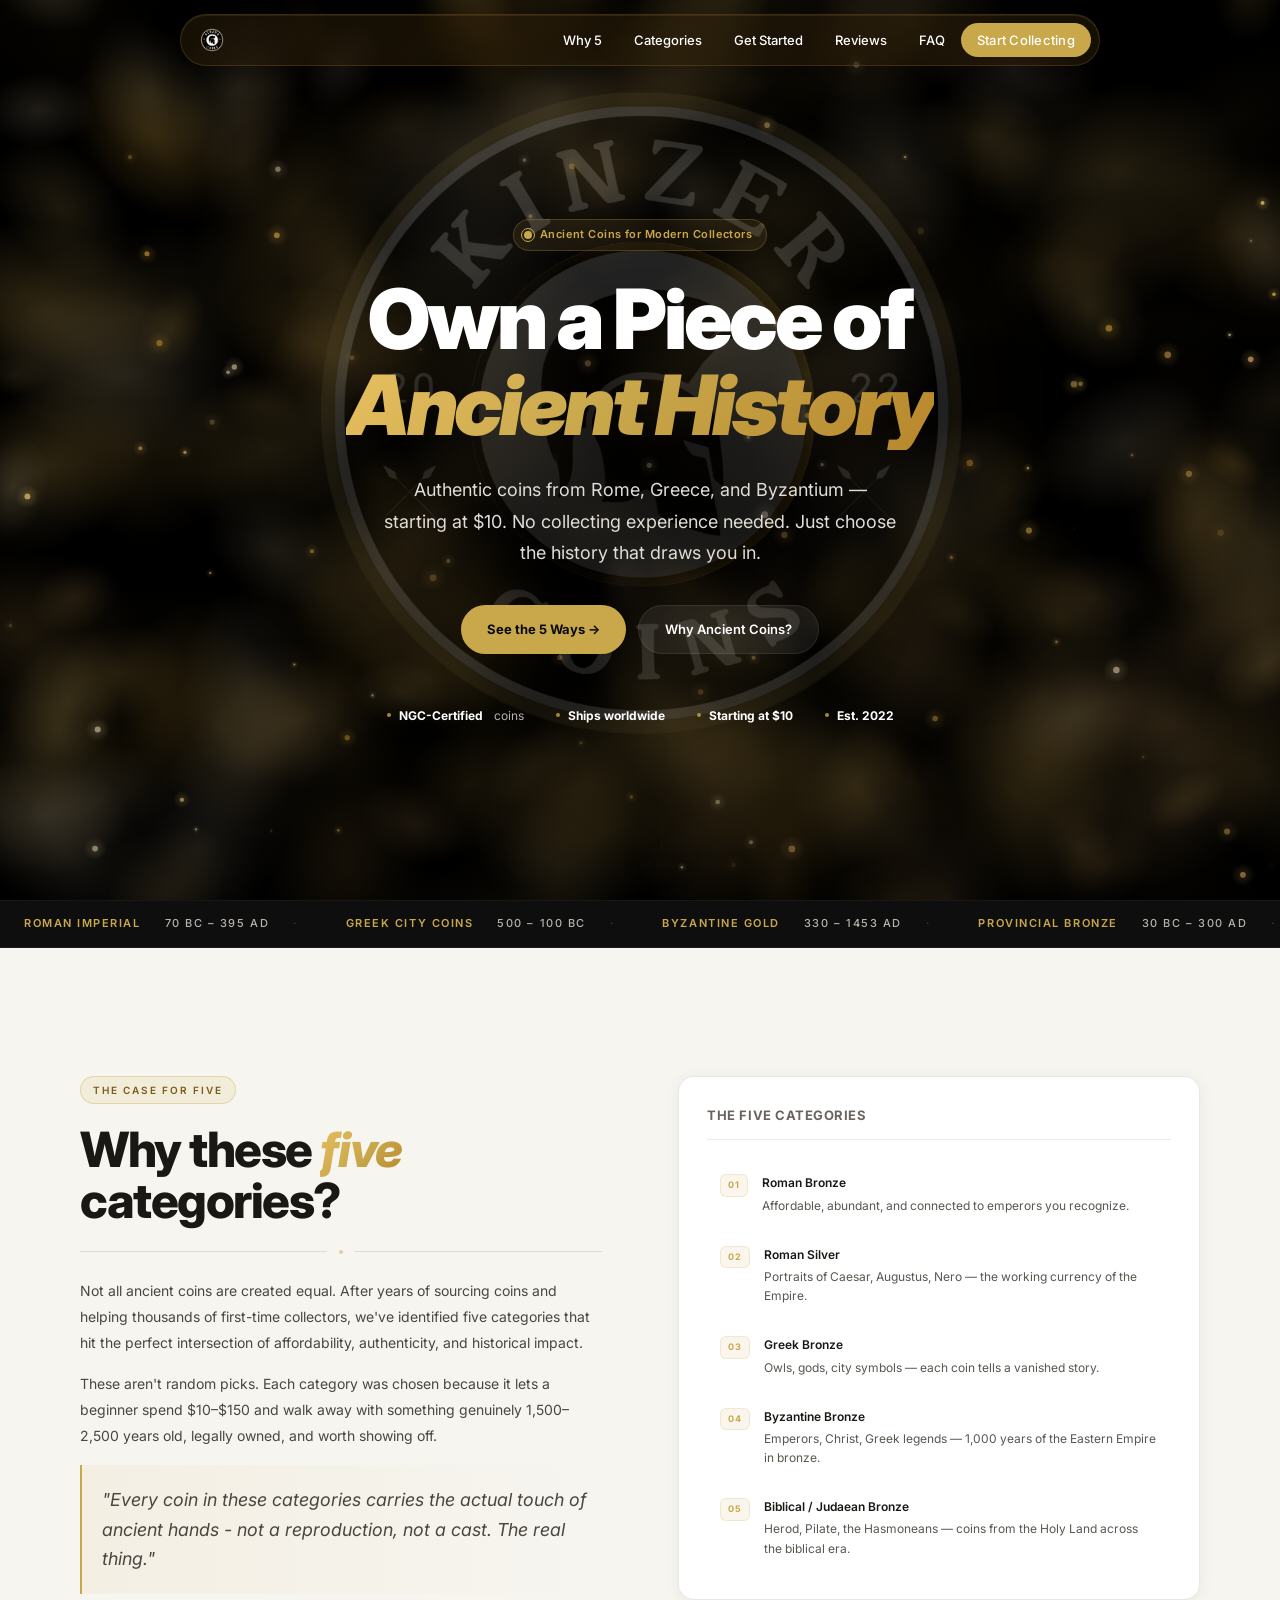
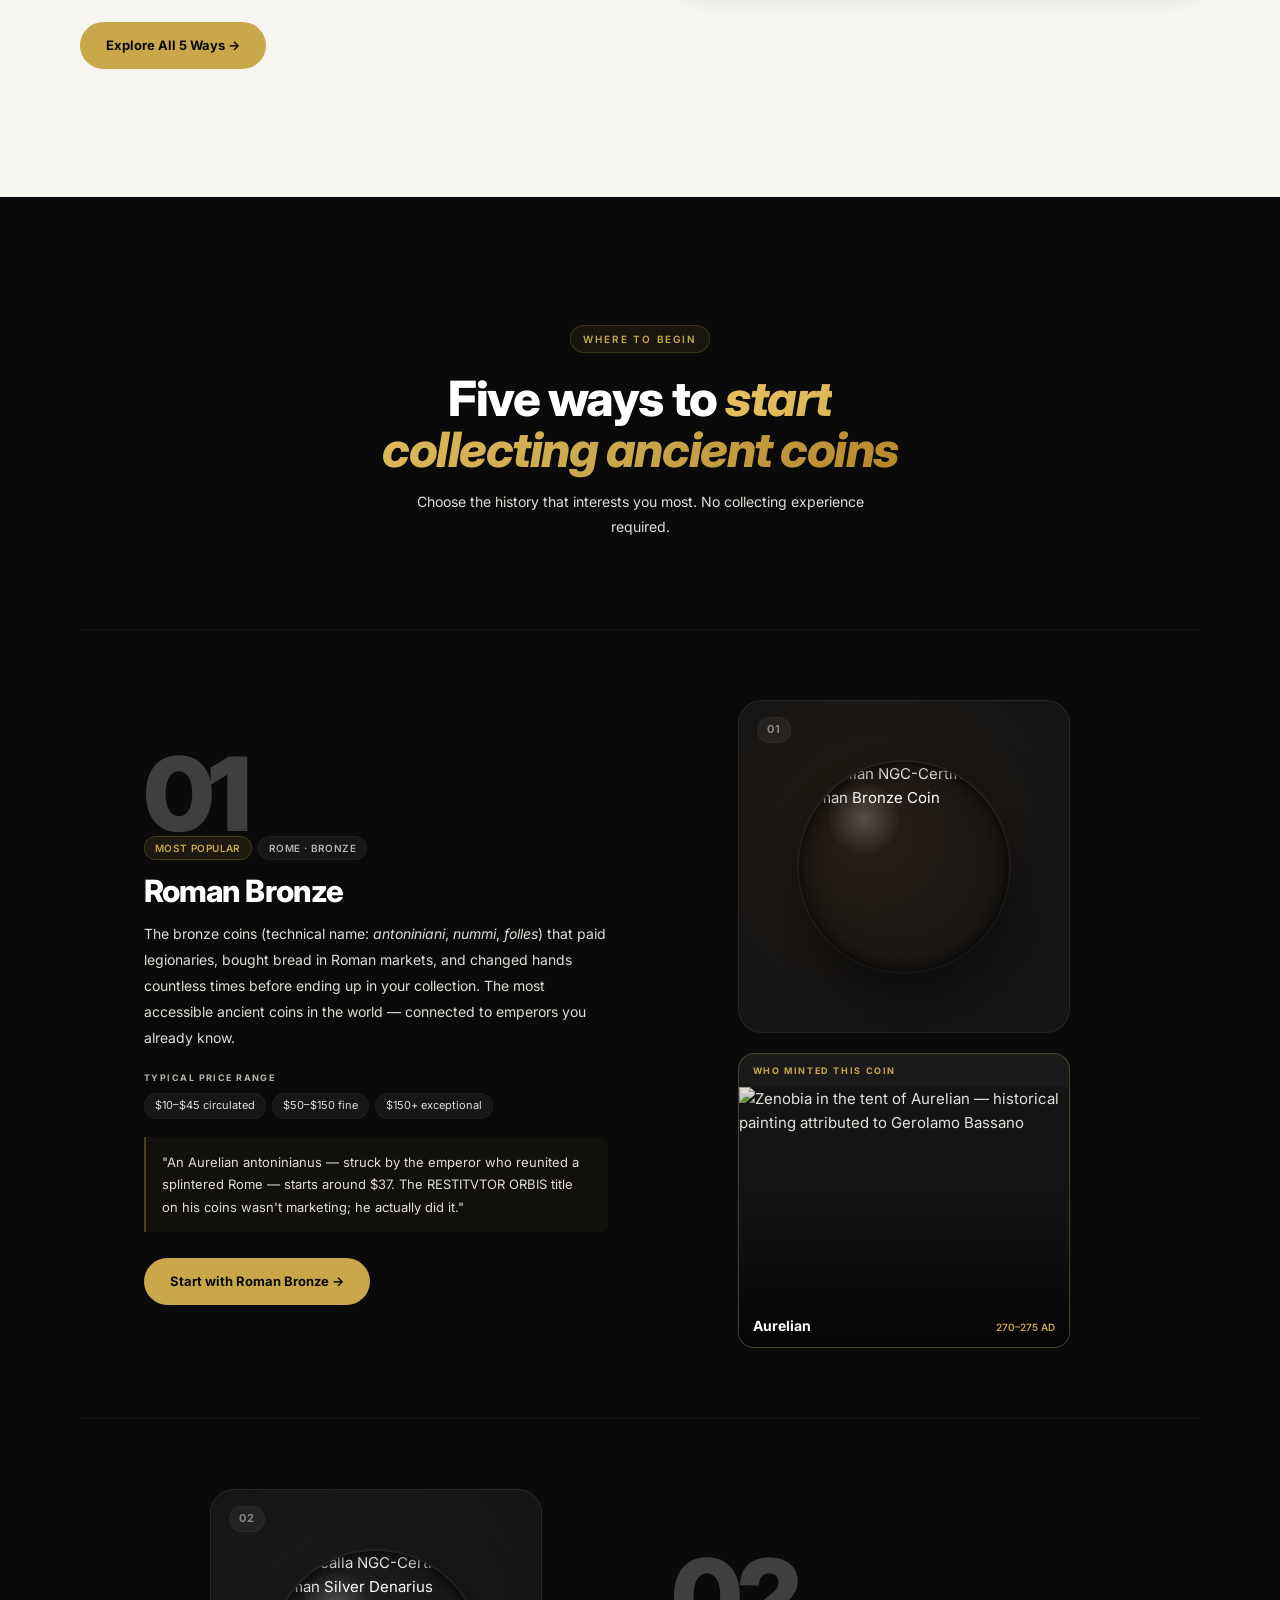
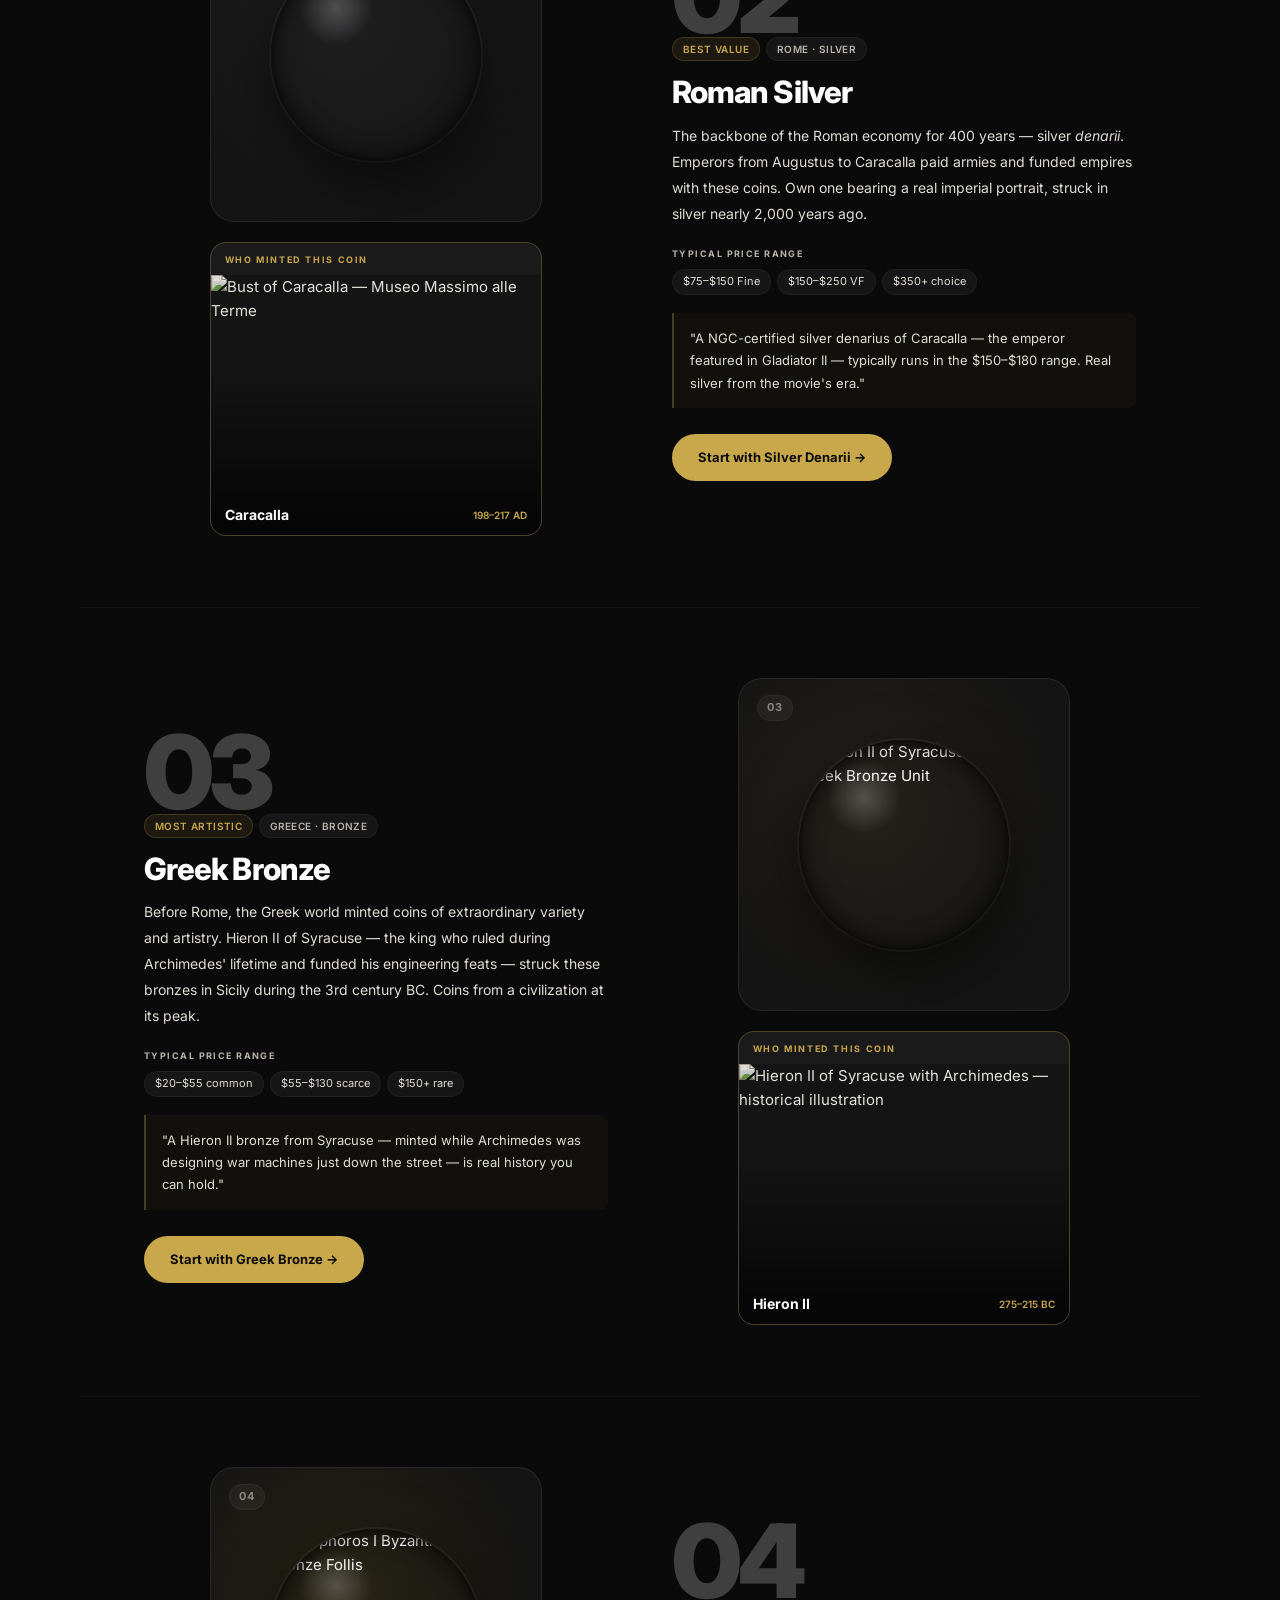
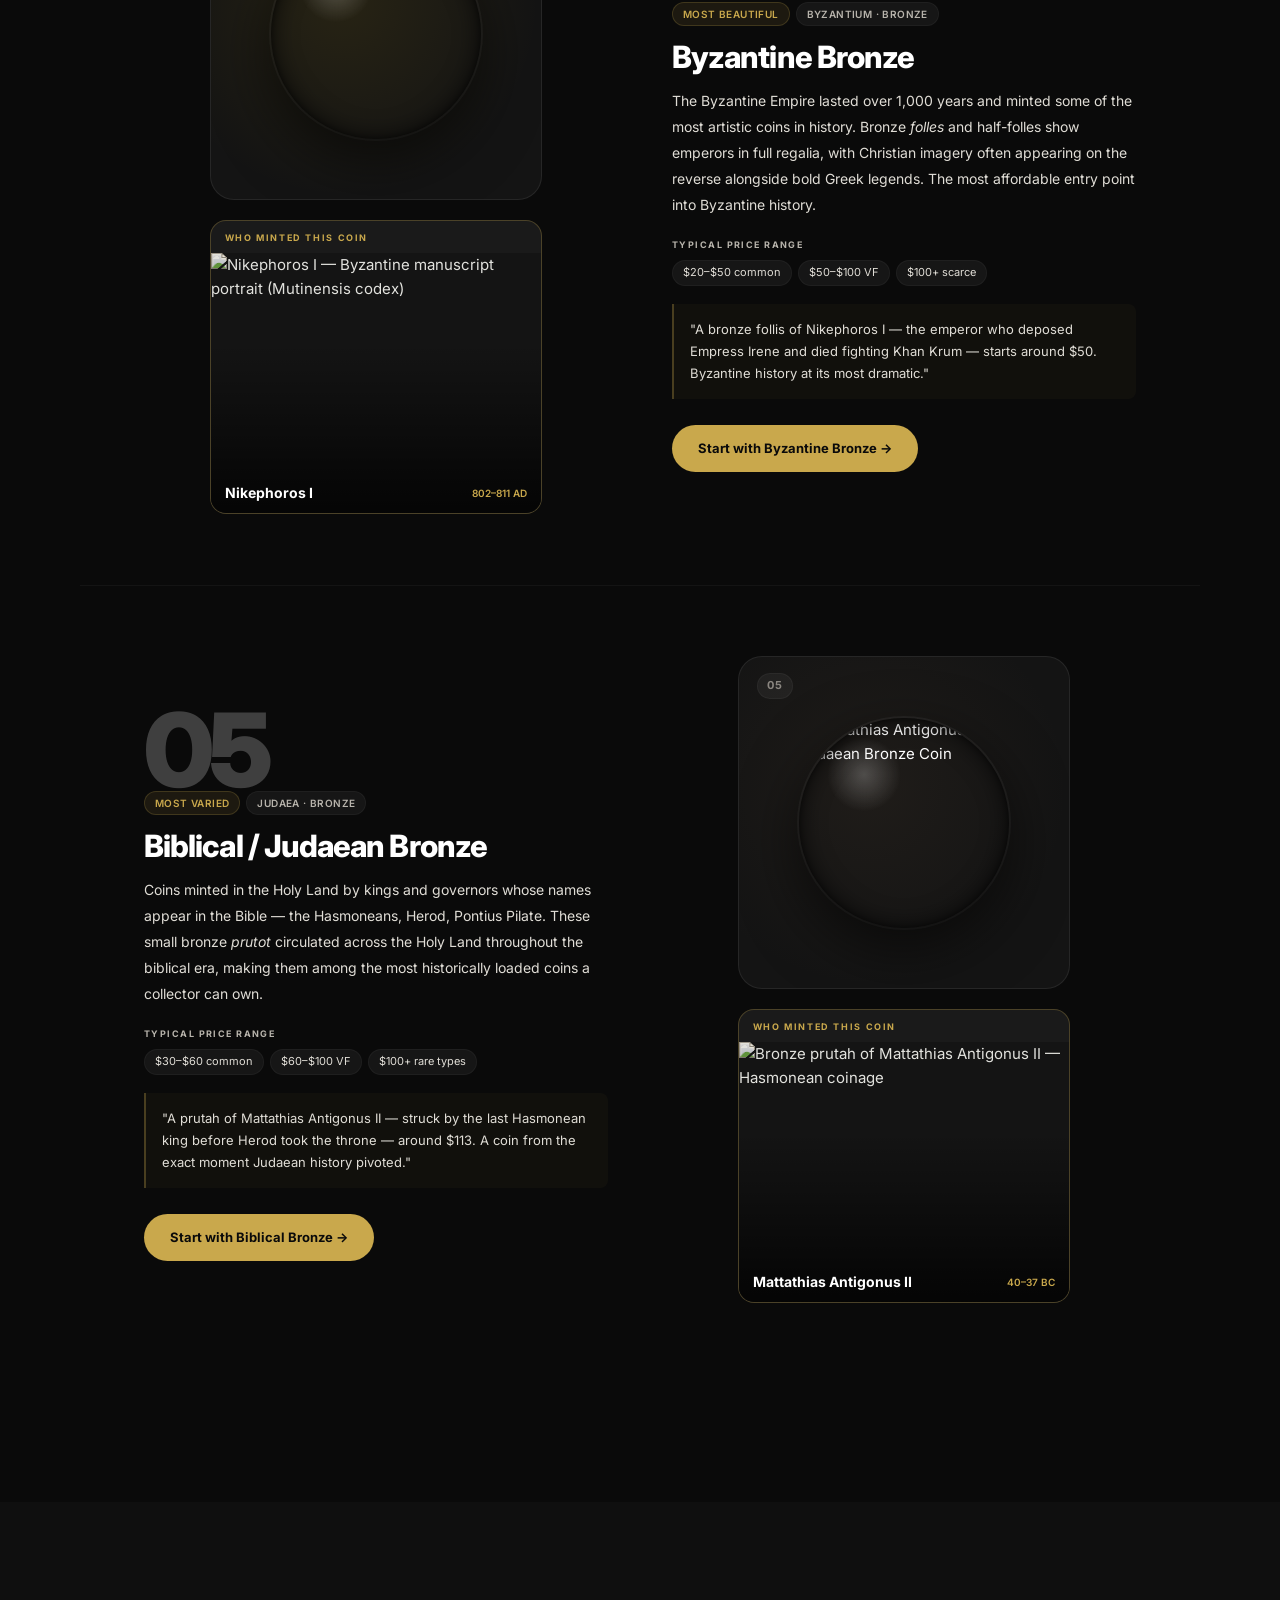
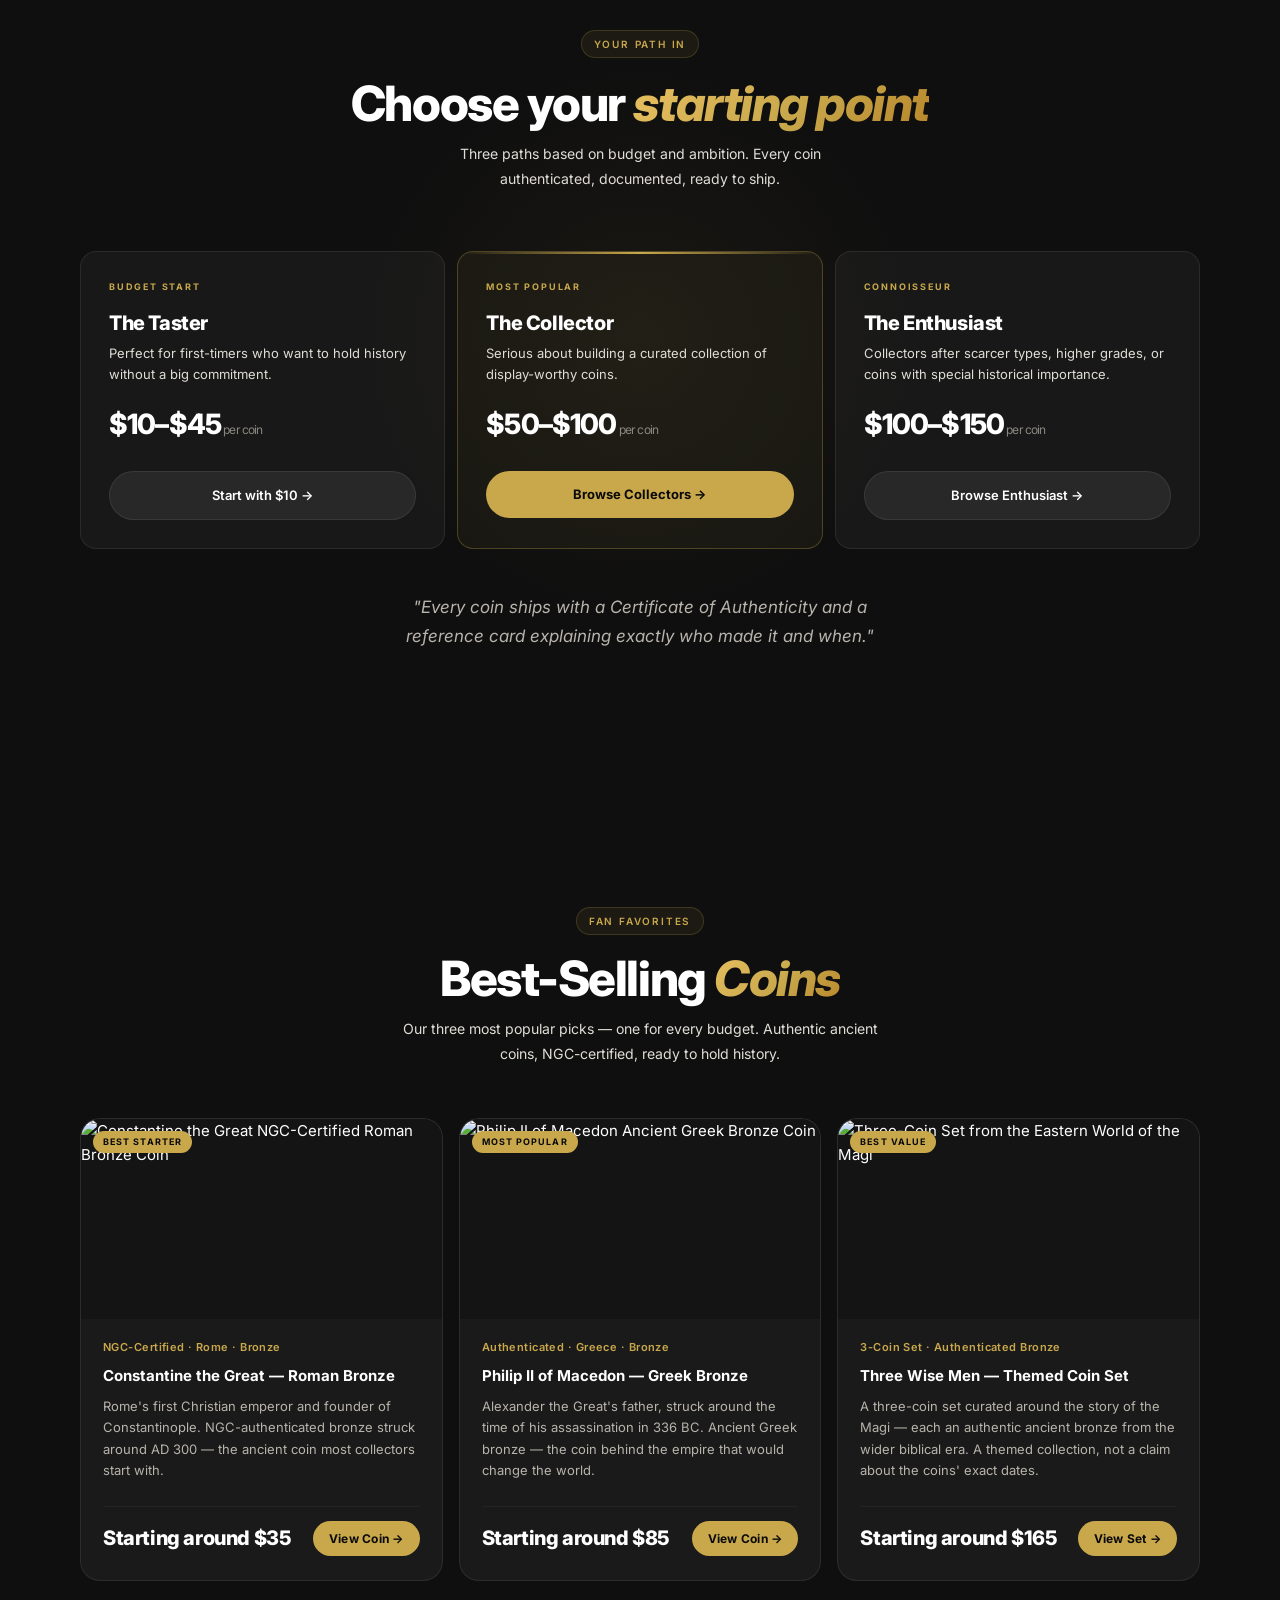
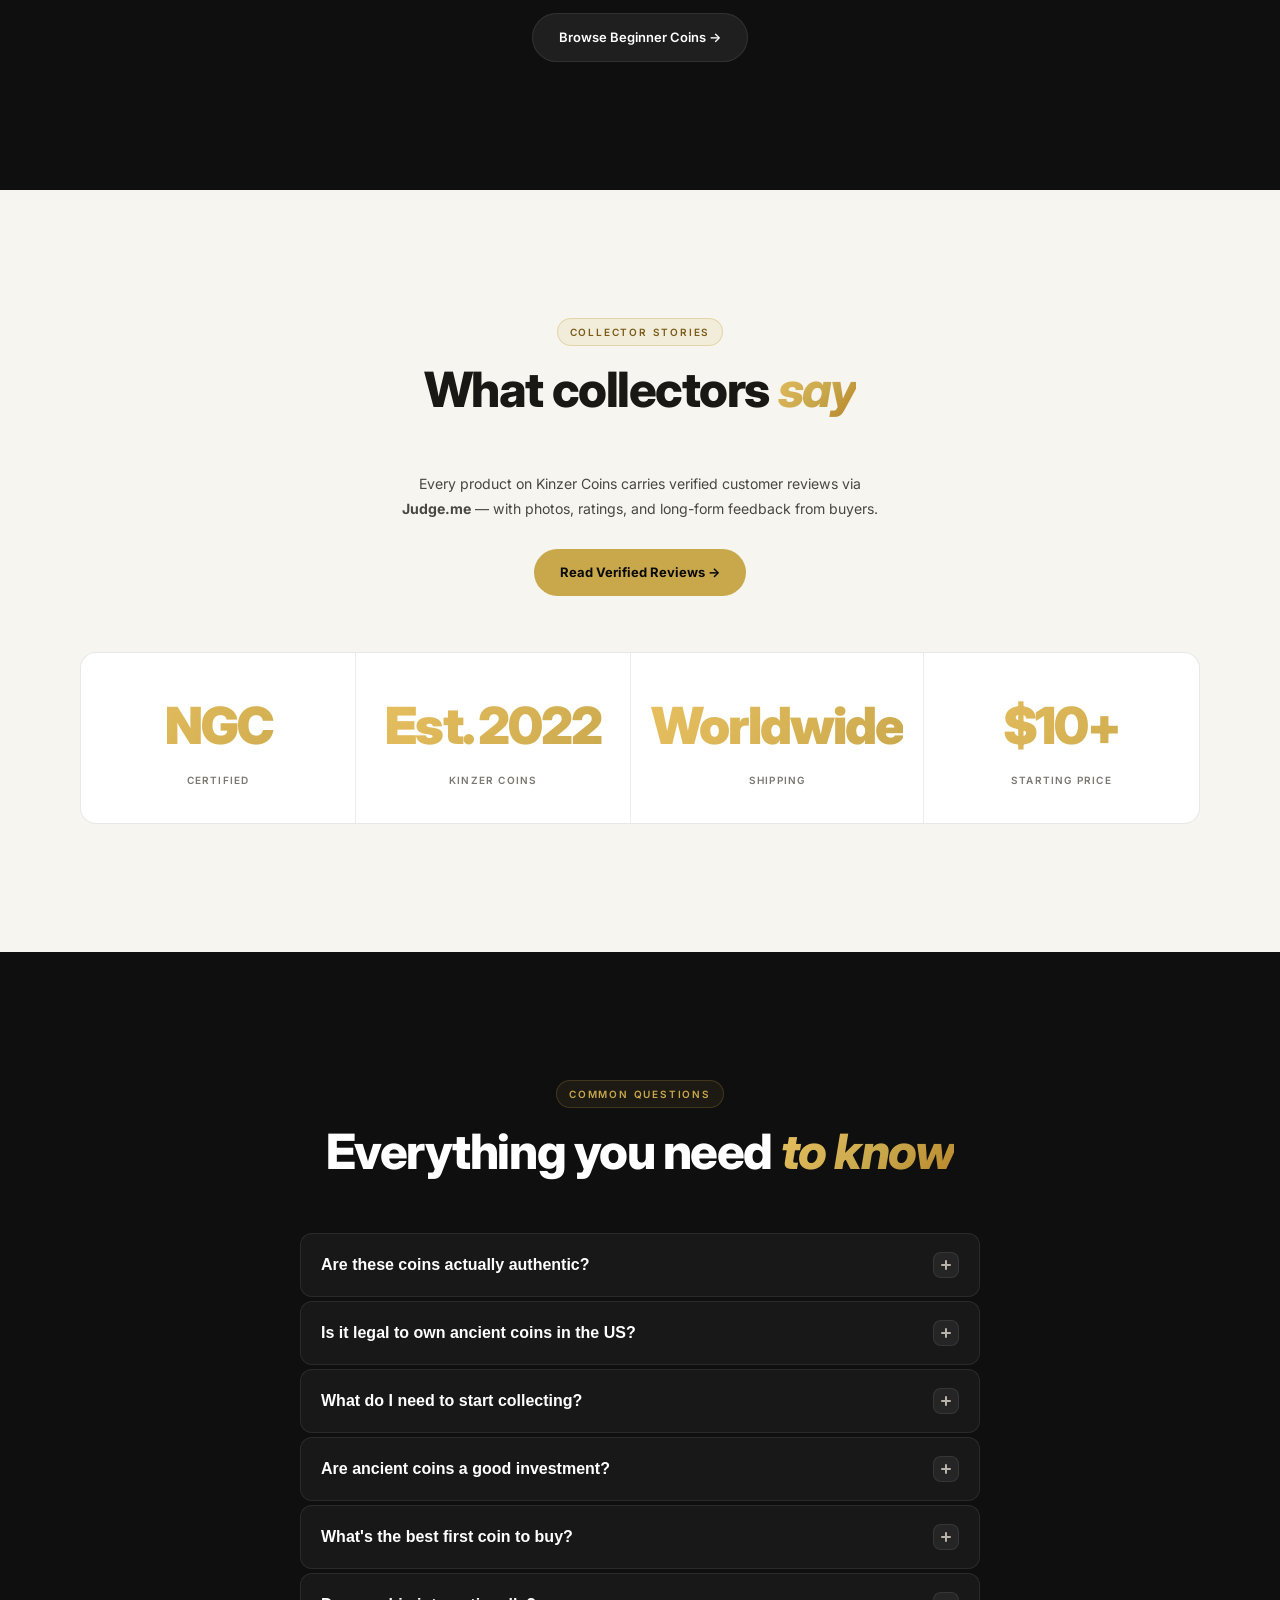
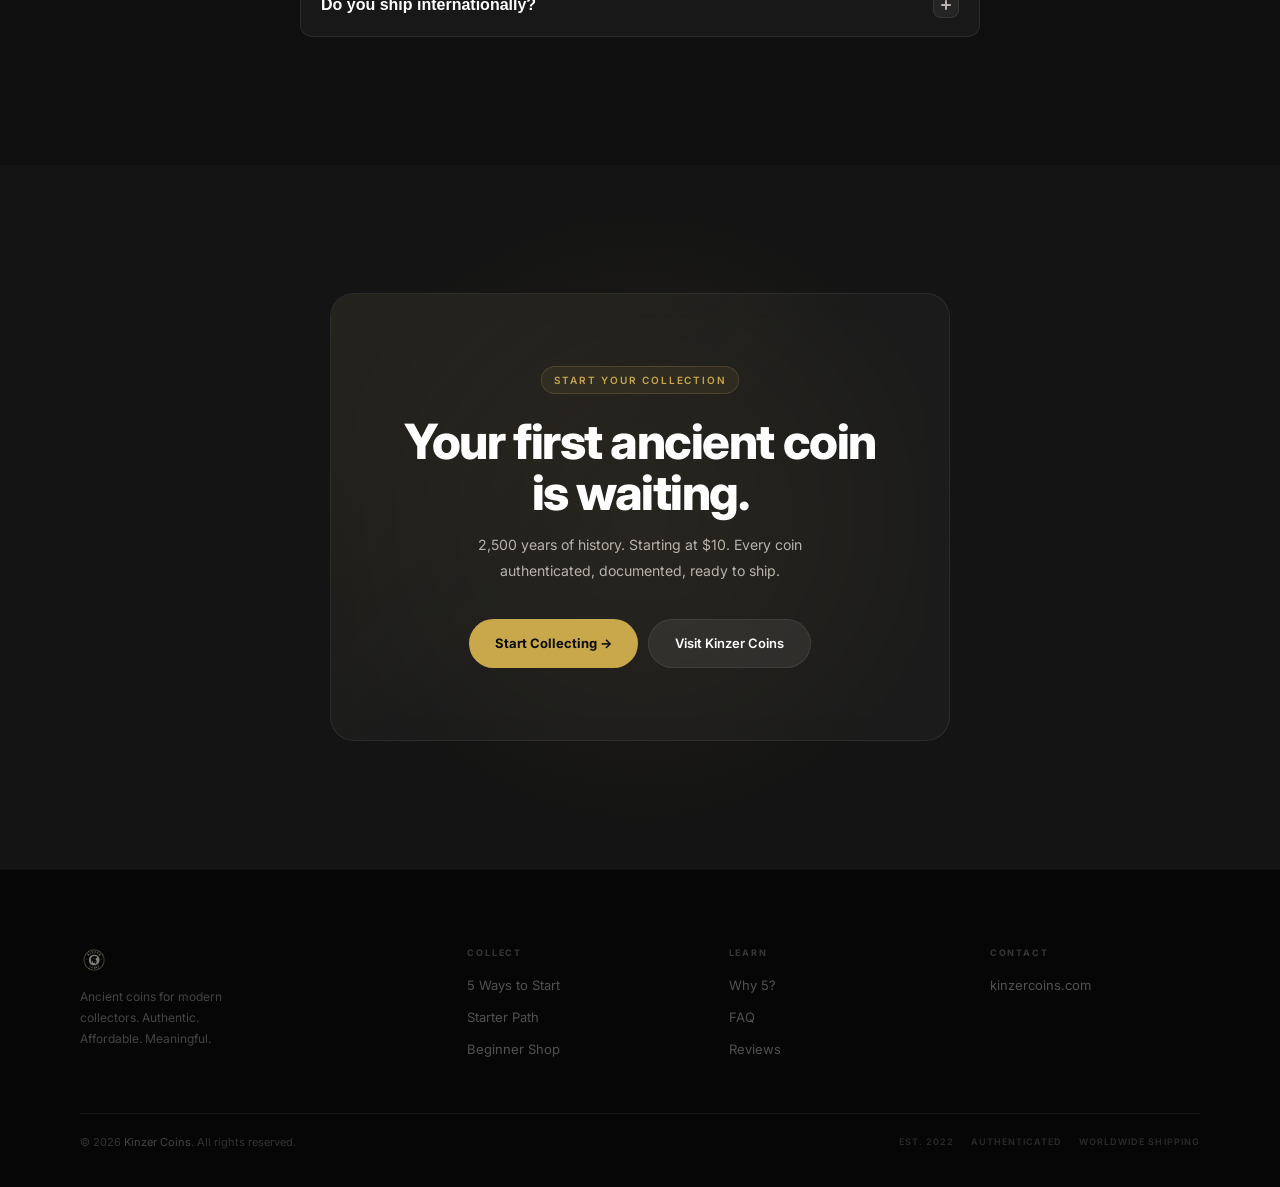
==== categories.html @ 8c7d5a4d "Rebuild startancients.com as a guided discovery engine Homepage becomes a 4-path chooser answering "" ====
<!DOCTYPE html>
<html lang="en">
<head>
  <meta charset="UTF-8"/>
  <meta name="viewport" content="width=device-width,initial-scale=1.0"/>
  <title>The 5 Best Ancient Coins for New Collectors | Kinzer Coins</title>
  <meta name="description" content="Begin your ancient coin collection with confidence. The 5 best categories - authentic, affordable, and historically meaningful."/>
  <link rel="canonical" href="https://startancients.com/categories"/>

  <!-- Favicon / browser tab -->
  <link rel="icon" type="image/png" href="logo.png"/>
  <link rel="apple-touch-icon" href="logo.png"/>

  <!-- Open Graph / social share -->
  <meta property="og:title" content="The 5 Best Ancient Coins for New Collectors | Kinzer Coins"/>
  <meta property="og:description" content="Begin your ancient coin collection with confidence. The 5 best categories - authentic, affordable, and historically meaningful."/>
  <meta property="og:image" content="https://startancients.com/logo.png"/>
  <meta property="og:type" content="website"/>
  <meta property="og:url" content="https://startancients.com/"/>
  <meta property="og:site_name" content="Kinzer Coins"/>

  <!-- Twitter Card -->
  <meta name="twitter:card" content="summary_large_image"/>
  <meta name="twitter:title" content="The 5 Best Ancient Coins for New Collectors | Kinzer Coins"/>
  <meta name="twitter:description" content="Begin your ancient coin collection with confidence. The 5 best categories - authentic, affordable, and historically meaningful."/>
  <meta name="twitter:image" content="https://startancients.com/logo.png"/>

  <!-- Structured data (JSON-LD) -->
  <script type="application/ld+json">
  {
    "@context": "https://schema.org",
    "@graph": [
      {
        "@type": "Organization",
        "@id": "https://kinzercoins.com/#organization",
        "name": "Kinzer Coins",
        "url": "https://kinzercoins.com/",
        "logo": {
          "@type": "ImageObject",
          "url": "https://startancients.com/logo.png"
        },
        "foundingDate": "2022",
        "sameAs": ["https://startancients.com/"]
      },
      {
        "@type": "WebSite",
        "@id": "https://startancients.com/#website",
        "url": "https://startancients.com/",
        "name": "Start Ancients — Kinzer Coins",
        "description": "Begin your ancient coin collection with confidence. The 5 best categories - authentic, affordable, and historically meaningful.",
        "publisher": {"@id": "https://kinzercoins.com/#organization"},
        "inLanguage": "en"
      },
      {
        "@type": "WebPage",
        "@id": "https://startancients.com/#webpage",
        "url": "https://startancients.com/",
        "name": "The 5 Best Ancient Coins for New Collectors | Kinzer Coins",
        "description": "Authentic coins from Rome, Greece, and Byzantium - $10 to $150. Start building a collection that outlasts you.",
        "isPartOf": {"@id": "https://startancients.com/#website"},
        "about": {"@id": "https://kinzercoins.com/#organization"},
        "inLanguage": "en"
      }
    ]
  }
  </script>

  <link rel="preconnect" href="https://fonts.googleapis.com"/>
  <link rel="preconnect" href="https://fonts.gstatic.com" crossorigin/>
  <link href="https://fonts.googleapis.com/css2?family=Inter:wght@300;400;500;600;700;800;900&display=swap" rel="stylesheet"/>
  <link rel="preconnect" href="https://videos.pexels.com"/>
  <link rel="preconnect" href="https://upload.wikimedia.org" crossorigin/>
  <link rel="preconnect" href="https://cdn.shopify.com" crossorigin/>
<style>
/* ═══════ FRAMER DESIGN TOKENS ══════════════════════════════ */
:root{
  --bg:    #0A0A0A;
  --bg2:   #0F0F0F;
  --bg3:   #141414;
  --bg4:   #1A1A1A;
  --card:  rgba(255,255,255,.04);
  --card2: rgba(255,255,255,.07);
  --ink:   #FFFFFF;
  --ink2:  #E0DDD6;
  --ink3:  #B8B4AC;
  --ink4:  #8A8680;
  --gold:  #C9A84C;
  --gold2: #E8C060;
  --gdark: #9A7830;
  --gbg:   rgba(201,168,76,.1);
  --gbdr:  rgba(201,168,76,.28);
  --glow:  rgba(201,168,76,.15);
  --line:  rgba(255,255,255,.08);
  --line2: rgba(255,255,255,.04);

  --f: 'Inter', system-ui, sans-serif;
  --e1: cubic-bezier(.16,1,.3,1);
  --e2: cubic-bezier(.22,1,.36,1);
  --e3: cubic-bezier(.4,0,.2,1);
  --g:  clamp(20px,5vw,72px);
  --mx: 1120px;
  --nav-h: 64px;
  --r:  16px;
  --rp: 9999px;
}
*,*::before,*::after{box-sizing:border-box;margin:0;padding:0;}
::selection{background:var(--gold);color:#0A0A0A;}
html{scroll-behavior:smooth;scroll-padding-top:calc(var(--nav-h) + 16px);}
body{font-family:var(--f);background:var(--bg);color:var(--ink);font-size:15px;line-height:1.6;-webkit-font-smoothing:antialiased;overflow-x:hidden;}
a{color:inherit;text-decoration:none;}
img{display:block;max-width:100%;}
::-webkit-scrollbar{width:2px;}
::-webkit-scrollbar-track{background:var(--bg);}
::-webkit-scrollbar-thumb{background:var(--gold);}

/* ═══════ KEYFRAMES ═════════════════════════════════════════ */
@keyframes nav-slide{from{opacity:0;transform:translateX(-50%) translateY(-12px);}to{opacity:1;transform:translateX(-50%) translateY(0);}}
@keyframes fup{from{opacity:0;transform:translateY(20px);}to{opacity:1;transform:translateY(0);}}
@keyframes lup{from{transform:translateY(110%);}to{transform:translateY(0);}}
@keyframes pulse-ring{0%{transform:scale(1);opacity:.6;}100%{transform:scale(1.5);opacity:0;}}
@keyframes badge-dot{0%,100%{opacity:1;}50%{opacity:.4;}}
@keyframes float-y{0%,100%{transform:translateY(0);}50%{transform:translateY(-10px);}}
@keyframes coin-drift{
  0%,100%{transform:translateY(0px) rotateY(-14deg) rotateX(5deg);}
  35%{transform:translateY(-16px) rotateY(14deg) rotateX(-5deg);}
  70%{transform:translateY(-8px) rotateY(2deg) rotateX(2deg);}
}
@keyframes mqs{to{transform:translateX(-50%);}}

/* ═══════ NOISE OVERLAY ─────────────────────────────────── */
body::before{
  content:'';position:fixed;inset:0;z-index:0;pointer-events:none;
  background-image:url("data:image/svg+xml,%3Csvg viewBox='0 0 200 200' xmlns='http://www.w3.org/2000/svg'%3E%3Cfilter id='n'%3E%3CfeTurbulence type='fractalNoise' baseFrequency='.75' numOctaves='4' stitchTiles='stitch'/%3E%3C/filter%3E%3Crect width='100%25' height='100%25' filter='url(%23n)' opacity='.04'/%3E%3C/svg%3E");
  opacity:.4;
}

/* ═══════ FRAMER PILL NAV ═══════════════════════════════════ */
.nav-wrap{
  position:fixed;top:14px;left:50%;transform:translateX(-50%);
  z-index:300;width:calc(100% - 40px);max-width:920px;
  animation:nav-slide .6s var(--e1) both;
}
.nav{
  display:flex;align-items:center;justify-content:space-between;
  padding:0 8px;height:52px;gap:0;position:relative;
  background:rgba(40,28,8,.55);
  backdrop-filter:blur(28px) saturate(2.2);-webkit-backdrop-filter:blur(28px) saturate(2.2);
  border:1px solid rgba(201,168,76,.18);border-radius:var(--rp);
  transition:box-shadow .3s,background .3s;
  box-shadow:inset 0 1px 0 rgba(232,192,96,.1),0 4px 32px rgba(0,0,0,.35);
}
.nav.scrolled{box-shadow:inset 0 1px 0 rgba(232,192,96,.12),0 0 0 1px rgba(201,168,76,.2),0 8px 48px rgba(0,0,0,.6);}
.nav-logo-wrap{display:flex;align-items:center;flex-shrink:0;padding:0 8px;}
.nav-logo{height:30px;width:auto;display:block;}
.nav-links{display:flex;gap:0;list-style:none;margin-left:auto;align-items:center;}
.nav-links a{
  font-size:13px;font-weight:500;color:#ffffff;
  padding:7px 16px;border-radius:var(--rp);display:block;
  transition:color .15s,background .15s;white-space:nowrap;
}
.nav-links a:hover{color:#fff;background:rgba(201,168,76,.12);}
.nav-links:last-of-type{justify-content:flex-end;}
.nbtn-inline{
  font-size:12px;font-weight:600;letter-spacing:.02em;
  padding:7px 18px;background:var(--gold);color:#0A0A0A;
  border-radius:var(--rp);cursor:pointer;white-space:nowrap;
  transition:background .18s,transform .15s;display:block;
}
.nbtn-inline:hover{background:var(--gold2);transform:translateY(-1px);}
.nbtn{
  font-size:12px;font-weight:600;letter-spacing:.02em;
  padding:8px 22px;background:var(--gold);color:#0A0A0A;
  border:none;border-radius:var(--rp);cursor:pointer;flex-shrink:0;
  transition:background .18s,transform .15s,box-shadow .2s;white-space:nowrap;
}
.nbtn:hover{background:var(--gold2);transform:translateY(-1px);box-shadow:0 6px 24px rgba(201,168,76,.4);}
.hbg{display:none;background:none;border:none;cursor:pointer;flex-direction:column;gap:4.5px;padding:8px;}
.hbg span{display:block;width:18px;height:1px;background:var(--ink2);transition:all .25s var(--e1);}
.hbg.open span:nth-child(1){transform:translateY(5.5px) rotate(45deg);}
.hbg.open span:nth-child(2){opacity:0;}
.hbg.open span:nth-child(3){transform:translateY(-5.5px) rotate(-45deg);}
/* mobile nav */
.mob-nav{
  position:fixed;top:calc(var(--nav-h) + 20px);left:16px;right:16px;z-index:290;
  background:rgba(14,14,14,.95);backdrop-filter:blur(24px);
  border:0px solid transparent;border-radius:20px;
  overflow:hidden;max-height:0;transition:max-height .4s var(--e1),border-width 0s .4s;
  display:flex;flex-direction:column;
}
.mob-nav.open{max-height:400px;border-width:1px;border-color:var(--line);transition:max-height .4s var(--e1);}
.mob-nav a{font-size:14px;font-weight:500;color:var(--ink2);padding:13px 20px;border-bottom:1px solid var(--line2);transition:color .15s,background .15s;}
.mob-nav a:last-child{border-bottom:none;}
.mob-nav a:hover{color:var(--gold);background:rgba(255,255,255,.03);}
.mob-nav .nbtn{margin:14px 20px 18px;display:block;text-align:center;}

/* ═══════ BUTTONS - FRAMER PILL STYLE ═══════════════════════ */
.btn{
  display:inline-flex;align-items:center;gap:8px;
  font-family:var(--f);font-size:13px;font-weight:600;
  padding:13px 26px;border-radius:var(--rp);cursor:pointer;
  position:relative;overflow:hidden;
  transition:transform .18s var(--e1),box-shadow .18s,background .15s;
  min-height:46px;white-space:nowrap;border:none;
}
.btn:hover{transform:translateY(-2px);}
.btn:active{transform:scale(.97);}
/* primary gold */
.bk{background:var(--gold);color:#0A0A0A;font-weight:700;}
.bk:hover{background:var(--gold2);box-shadow:0 8px 32px rgba(201,168,76,.45);}
/* glass ghost */
.bo{background:rgba(255,255,255,.07);color:var(--ink);border:1px solid var(--line);}
.bo:hover{background:rgba(255,255,255,.12);box-shadow:0 4px 20px rgba(0,0,0,.3);}
/* dark ghost */
.bd{background:rgba(255,255,255,.05);color:var(--ink2);border:1px solid var(--line2);}
.bd:hover{background:rgba(255,255,255,.09);}

/* ═══════ HERO ══════════════════════════════════════════════ */
.hero{
  min-height:100svh;display:flex;flex-direction:column;
  align-items:center;justify-content:center;text-align:center;
  padding:calc(var(--nav-h) + 60px) var(--g) 80px;
  background:#000;position:relative;overflow:hidden;
}
.hero-video{
  position:absolute;inset:0;width:100%;height:100%;
  object-fit:cover;object-position:center;
  pointer-events:none;z-index:0;
  opacity:.55;
  filter:saturate(1.3) brightness(.9) contrast(1.05);
}
#hero-canvas{position:absolute;inset:0;width:100%;height:100%;pointer-events:none;z-index:1;}
/* radial fade - text readable */
.hero::after{
  content:'';position:absolute;inset:0;z-index:2;pointer-events:none;
  background:
    radial-gradient(ellipse 70% 60% at 50% 55%,rgba(0,0,0,.68) 0%,transparent 100%),
    linear-gradient(to bottom,rgba(0,0,0,.35) 0%,transparent 30%,transparent 70%,rgba(0,0,0,.35) 100%);
}
.hcon{position:relative;z-index:3;max-width:760px;}

/* hero brand watermark — Kinzer coin gently swaying behind the headline */
.hlogo-bg{
  position:absolute;left:50%;top:46%;
  width:clamp(420px,68vw,860px);height:auto;
  transform:perspective(2400px) translate(-50%,-50%) rotateY(0deg);
  transform-origin:50% 50%;
  z-index:2;pointer-events:none;
  opacity:0;
  filter:drop-shadow(0 0 90px rgba(201,168,76,.35));
  animation:hlogo-in 1.4s var(--e1) .15s forwards,
            hlogo-sway 14s ease-in-out 1.6s infinite;
}
@keyframes hlogo-in{
  from{opacity:0;transform:perspective(2400px) translate(-50%,-50%) rotateY(0deg) scale(.94);filter:blur(8px) drop-shadow(0 0 0 rgba(201,168,76,0));}
  to{opacity:.22;transform:perspective(2400px) translate(-50%,-50%) rotateY(0deg) scale(1);filter:blur(0) drop-shadow(0 0 90px rgba(201,168,76,.35));}
}
@keyframes hlogo-sway{
  0%,100%{transform:perspective(2400px) translate(-50%,-50%) rotateY(-18deg);}
  50%{transform:perspective(2400px) translate(-50%,-50%) rotateY(18deg);}
}
@media (prefers-reduced-motion:reduce){
  .hlogo-bg{animation:hlogo-in 1.4s var(--e1) .15s forwards;}
}

/* framer-style badge */
.hbadge{
  display:inline-flex;align-items:center;gap:8px;
  background:rgba(201,168,76,.1);border:1px solid rgba(201,168,76,.25);
  border-radius:var(--rp);padding:6px 14px 6px 10px;
  font-size:11px;font-weight:600;color:var(--gold);letter-spacing:.04em;
  margin-bottom:28px;
  opacity:0;animation:fade-blur-in .6s var(--e1) .05s both;
}
.hbadge-dot{
  position:relative;width:8px;height:8px;border-radius:50%;background:var(--gold);flex-shrink:0;
}
.hbadge-dot::after{
  content:'';position:absolute;inset:-3px;border-radius:50%;
  border:1px solid var(--gold);animation:pulse-ring 1.8s ease-out infinite;
}

/* ── FRAMER HERO ANIMATIONS ──────────────────────────── */
@keyframes word-up{
  from{opacity:0;transform:translateY(60%) rotateX(-20deg);filter:blur(8px);}
  to{opacity:1;transform:translateY(0) rotateX(0deg);filter:blur(0);}
}
@keyframes line-reveal{
  from{transform:translateY(115%) skewY(3deg);opacity:0;filter:blur(4px);}
  60%{opacity:1;filter:blur(0);}
  to{transform:translateY(0) skewY(0deg);opacity:1;filter:blur(0);}
}
@keyframes fade-blur-in{
  from{opacity:0;filter:blur(10px);transform:translateY(14px);}
  to{opacity:1;filter:blur(0);transform:translateY(0);}
}
@keyframes cta-pop{
  from{opacity:0;transform:translateY(20px) scale(.95);filter:blur(4px);}
  to{opacity:1;transform:translateY(0) scale(1);filter:blur(0);}
}

/* headline */
.hh1{
  font-size:clamp(44px,6.5vw,86px);font-weight:900;
  line-height:.95;letter-spacing:-.04em;color:var(--ink);
  margin-bottom:24px;perspective:600px;
}
.hh1 .ln{display:block;overflow:hidden;padding-bottom:.08em;}
.hh1 .ln span{
  display:block;
  animation:line-reveal 1s var(--e1) both;
  will-change:transform;
}
.hh1 .ln:nth-child(1) span{animation-delay:.2s;}
.hh1 .ln:nth-child(2) span{animation-delay:.36s;}
.hh1 .ln:nth-child(3) span{animation-delay:.5s;}

/* word-by-word on second line */
.hh1 .wrd{
  display:inline-block;
  animation:word-up .75s var(--e1) both;
  will-change:transform,opacity,filter;
}
.hh1 em{
  font-style:italic;
  background:linear-gradient(135deg,var(--gold2) 0%,var(--gold) 45%,#b8862a 100%);
  -webkit-background-clip:text;-webkit-text-fill-color:transparent;background-clip:text;
}

.hsub{
  font-size:clamp(15px,1.5vw,18px);color:var(--ink2);line-height:1.75;
  max-width:520px;margin:0 auto 36px;
  opacity:0;animation:fade-blur-in .8s var(--e1) .85s both;
}
.hctas{
  display:flex;gap:12px;justify-content:center;flex-wrap:wrap;margin-bottom:52px;
  opacity:0;animation:cta-pop .7s var(--e1) 1.05s both;
}

/* trust row */
.htrust{
  display:flex;gap:32px;justify-content:center;flex-wrap:wrap;
  opacity:0;animation:fade-blur-in .7s var(--e1) 1.25s both;
}
.ht-item{display:flex;align-items:center;gap:8px;font-size:12px;color:var(--ink3);}
.ht-dot{width:4px;height:4px;border-radius:50%;background:var(--gold);opacity:.8;}
.ht-item strong{color:#fff;font-weight:700;}

/* scroll hint */
.hscroll{
  position:absolute;bottom:28px;left:50%;transform:translateX(-50%);
  display:flex;flex-direction:column;align-items:center;gap:6px;
  font-size:9px;font-weight:500;letter-spacing:.14em;text-transform:uppercase;color:var(--ink4);
  opacity:0;animation:fup .5s var(--e1) 1.5s both;
}
.hscroll-arrow{width:1px;height:24px;background:linear-gradient(to bottom,transparent,var(--gold));animation:float-y 2s ease-in-out infinite;}

/* ═══════ MARQUEE ═══════════════════════════════════════════ */
.mq{overflow:hidden;border-top:1px solid var(--line2);border-bottom:1px solid var(--line2);padding:14px 0;background:rgba(255,255,255,.015);}
.mqt{display:flex;width:max-content;animation:mqs 30s linear infinite;}
.mqt:hover{animation-play-state:paused;}
.mqi{display:flex;align-items:center;gap:24px;padding:0 24px;font-size:11px;font-weight:500;letter-spacing:.14em;text-transform:uppercase;color:var(--ink3);white-space:nowrap;}
.mqi b{color:var(--gold);font-weight:600;}
.mqi::after{content:'·';color:var(--ink4);opacity:.4;}

/* ═══════ SCROLL REVEALS ════════════════════════════════════ */
.rv{opacity:0;transform:translateY(24px);transition:opacity .65s var(--e1),transform .65s var(--e1);}
.rv.on{opacity:1;transform:translateY(0);}
.rv-d1{transition-delay:.08s;}.rv-d2{transition-delay:.16s;}.rv-d3{transition-delay:.22s;}
.rv-d4{transition-delay:.3s;}.rv-d5{transition-delay:.38s;}

/* ═══════ SECTIONS ══════════════════════════════════════════ */
.sec{padding:clamp(80px,10vw,140px) var(--g);position:relative;}
.ctr{max-width:var(--mx);margin:0 auto;}

/* framer section label */
.slbl{
  display:inline-flex;align-items:center;gap:6px;
  font-size:10px;font-weight:600;letter-spacing:.18em;text-transform:uppercase;color:var(--gold);
  background:rgba(201,168,76,.08);border:1px solid rgba(201,168,76,.2);
  border-radius:var(--rp);padding:5px 12px;margin-bottom:20px;
}

.sh2{
  font-size:clamp(30px,3.8vw,56px);font-weight:800;
  line-height:1.05;letter-spacing:-.03em;color:var(--ink);
}
.sh2 em{
  font-style:italic;
  background:linear-gradient(135deg,var(--gold2) 0%,var(--gold) 55%,#b8862a 100%);
  -webkit-background-clip:text;-webkit-text-fill-color:transparent;background-clip:text;
}
.stext{font-size:clamp(14px,1.1vw,16px);color:var(--ink2);line-height:1.8;max-width:480px;margin-top:16px;}

/* framer divider */
.hdiv{
  display:flex;align-items:center;gap:12px;margin:24px 0;
}
.hdiv::before,.hdiv::after{content:'';flex:1;height:1px;background:var(--line2);}
.hdiv span{width:4px;height:4px;border-radius:50%;background:var(--gold);opacity:.5;}

/* ═══════ LIGHT SECTION THEME ════════════════════════════════ */
.sec-light{
  background:#F7F5F0;
  color:#1A1814;
}
.sec-light .sh2{color:#1A1814;}
.sec-light .stext,.sec-light .wbody,.sec-light .wpull{color:#4A4640;}
.sec-light .slbl{background:rgba(201,168,76,.12);border-color:rgba(201,168,76,.35);color:#8A6820;}
.sec-light .glass-card{background:#fff;border-color:rgba(0,0,0,.08);box-shadow:0 2px 16px rgba(0,0,0,.06);}
.sec-light .glass-card:hover{border-color:rgba(201,168,76,.4);box-shadow:0 0 0 1px rgba(201,168,76,.15),0 8px 32px rgba(0,0,0,.1);}
.sec-light .crpan-title{color:#6A6460;border-bottom-color:rgba(0,0,0,.08);}
.sec-light .crd p,.sec-light .fbdt{color:#5A5650;}
.sec-light .hdiv::before,.sec-light .hdiv::after{background:rgba(0,0,0,.1);}

/* ═══════ WHY 5 ══════════════════════════════════════════════ */
.wsec{background:#F7F5F0;color:#1A1814;}
.wsec .sh2{color:#1A1814;}
.wsec .stext{color:#4A4640;}
.wsec .slbl{background:rgba(201,168,76,.12);border-color:rgba(201,168,76,.35);color:#7A5C18;}
.wsec .glass-card{background:#fff;border-color:rgba(0,0,0,.09);box-shadow:0 2px 16px rgba(0,0,0,.06);}
.wsec .glass-card:hover{border-color:rgba(201,168,76,.4);box-shadow:0 0 0 1px rgba(201,168,76,.15),0 8px 32px rgba(0,0,0,.1);}
.wsec .crpan-title{color:#6A6460;border-bottom-color:rgba(0,0,0,.08);}
.wsec .crd h4{color:#1A1814;}
.wsec .crd p{color:#5A5650;}
.wsec .hdiv::before,.wsec .hdiv::after{background:rgba(0,0,0,.1);}
.wsec-grid{display:grid;grid-template-columns:1fr 1fr;gap:clamp(40px,6vw,96px);align-items:start;}

.wbody{font-size:14px;color:#4A4640;line-height:1.85;margin-bottom:16px;}
.wpull{
  font-size:clamp(15px,1.4vw,18px);font-style:italic;color:#4A4640;line-height:1.65;
  padding:20px 0 20px 20px;
  border-left:2px solid var(--gold);
  background:linear-gradient(90deg,rgba(201,168,76,.08),transparent);
  border-radius:0 12px 12px 0;
}

/* framer glass card */
.glass-card{
  background:var(--card);
  border:1px solid var(--line);
  border-radius:var(--r);
  padding:28px;
  backdrop-filter:blur(12px);-webkit-backdrop-filter:blur(12px);
  transition:border-color .25s,box-shadow .25s;
}
.glass-card:hover{border-color:rgba(201,168,76,.2);box-shadow:0 0 0 1px rgba(201,168,76,.08),0 20px 48px rgba(0,0,0,.4);}

.crpan-title{font-size:13px;font-weight:700;letter-spacing:.04em;text-transform:uppercase;color:var(--ink3);margin-bottom:20px;padding-bottom:14px;border-bottom:1px solid var(--line2);}
.crlist{list-style:none;display:flex;flex-direction:column;gap:4px;}
.cri{
  display:flex;gap:14px;align-items:flex-start;
  padding:12px;border-radius:10px;border:1px solid transparent;
  transition:background .15s,border-color .15s;
}
.cri:hover{background:rgba(255,255,255,.03);border-color:var(--line2);}
.crn{
  font-size:9px;font-weight:700;letter-spacing:.08em;color:var(--gold);
  background:rgba(201,168,76,.1);border:1px solid rgba(201,168,76,.2);
  border-radius:6px;padding:3px 7px;flex-shrink:0;margin-top:1px;
}
.crd h4{font-size:12px;font-weight:600;color:var(--ink);margin-bottom:3px;}
.crd p{font-size:12px;color:var(--ink3);line-height:1.6;}

/* ═══════ CATEGORIES ════════════════════════════════════════ */
.csec{background:var(--bg);}
.cintro{text-align:center;max-width:540px;margin:0 auto clamp(56px,7vw,96px);}
.cintro .slbl{margin:0 auto 20px;}

.cblk{padding:clamp(48px,5.5vw,72px) 0;border-top:1px solid var(--line2);}
.cin{max-width:var(--mx);margin:0 auto;display:grid;grid-template-columns:1fr 1fr;gap:clamp(36px,5vw,80px);align-items:center;padding:0 var(--g);}
.cblk:nth-child(even) .cin{direction:rtl;}
.cblk:nth-child(even) .cin>*{direction:ltr;}

/* framer feature card (coin) */
.ccwrap{display:flex;flex-direction:column;align-items:center;justify-content:center;gap:20px;}

/* ═══════ PORTRAIT CARDS ════════════════════════════════════ */
.cportrait{
  width:100%;max-width:clamp(200px,26vw,340px);
  border-radius:16px;overflow:hidden;
  border:1px solid var(--gbdr);
  background:var(--bg4);
}
.cp-era{
  font-size:9px;font-weight:700;letter-spacing:.18em;text-transform:uppercase;
  color:var(--gold);padding:10px 14px 8px;
}
.cp-img-wrap{
  width:100%;height:260px;overflow:hidden;position:relative;
  background:var(--bg3);display:flex;align-items:center;justify-content:center;
}
.cp-img{
  width:100%;height:100%;object-fit:contain;object-position:center;
  filter:sepia(.3) brightness(.85) contrast(1.1);
  transition:transform .5s var(--e1);
}
.cportrait:hover .cp-img{transform:scale(1.05);}
.cp-overlay{
  position:absolute;inset:0;
  background:linear-gradient(to bottom,transparent 35%,rgba(0,0,0,.78) 100%);
}
.cp-meta{
  position:absolute;bottom:0;left:0;right:0;
  padding:12px 14px;
  display:flex;align-items:flex-end;justify-content:space-between;
}
.cp-name{font-size:14px;font-weight:700;color:#fff;line-height:1.2;}
.cp-dates{font-size:10px;color:var(--gold);font-weight:600;white-space:nowrap;}
.ccoin-frame{
  width:clamp(200px,26vw,340px);aspect-ratio:1;
  border-radius:24px;
  position:relative;overflow:hidden;
  border:1px solid var(--line);
  background:var(--bg3);
  display:flex;align-items:center;justify-content:center;
  perspective:700px;
  transition:border-color .3s,box-shadow .3s,transform .4s var(--e1);
  cursor:pointer;
}
.ccoin-frame:hover{
  border-color:rgba(201,168,76,.35);
  box-shadow:0 0 0 1px rgba(201,168,76,.12),0 24px 64px rgba(0,0,0,.5),0 0 60px rgba(201,168,76,.08);
  transform:translateY(-6px);
}
.ccoin-bg{position:absolute;inset:0;border-radius:24px;}
.ccoin-num{
  position:absolute;top:16px;left:18px;
  font-size:11px;font-weight:700;letter-spacing:.1em;color:var(--ink4);
  background:rgba(255,255,255,.05);border:1px solid var(--line2);
  border-radius:var(--rp);padding:3px 9px;
}
.ccoin-coin{
  width:clamp(130px,17vw,210px);aspect-ratio:1;border-radius:50%;
  position:relative;z-index:1;
  transform-style:preserve-3d;
  animation:coin-drift 7s ease-in-out infinite;
  will-change:transform;
  box-shadow:0 20px 60px rgba(0,0,0,.6),0 0 0 2px rgba(255,255,255,.06);
}
.ccoin-frame:hover .ccoin-coin{animation-play-state:paused;transform:rotateX(10deg) rotateY(10deg) scale(1.08);}
/* studio coin image */
.ccoin-img{
  position:absolute;inset:0;width:100%;height:100%;
  border-radius:50%;object-fit:cover;
  filter:contrast(1.25) saturate(1.15) brightness(1.1);
}
/* shine overlay */
.ccs{position:absolute;top:9%;left:13%;width:36%;height:36%;border-radius:50%;background:radial-gradient(circle,rgba(255,255,255,.22) 0%,transparent 70%);pointer-events:none;z-index:2;}
/* inner edge vignette */
.ccoin-edge{position:absolute;inset:0;border-radius:50%;box-shadow:inset 0 0 24px rgba(0,0,0,.7),inset 0 0 6px rgba(0,0,0,.5);pointer-events:none;z-index:3;}
/* glow bg tint per coin */
.cc1-bg{background:radial-gradient(circle at 40% 40%,rgba(180,100,30,.12) 0%,transparent 70%);}
.cc2-bg{background:radial-gradient(circle at 40% 40%,rgba(160,160,180,.08) 0%,transparent 70%);}
.cc3-bg{background:radial-gradient(circle at 40% 40%,rgba(180,150,90,.1) 0%,transparent 70%);}
.cc4-bg{background:radial-gradient(circle at 40% 40%,rgba(210,170,20,.1) 0%,transparent 70%);}
.cc5-bg{background:radial-gradient(circle at 40% 40%,rgba(130,100,70,.1) 0%,transparent 70%);}

/* category text */
.ctags{display:flex;flex-wrap:wrap;gap:6px;margin-bottom:14px;}
.tg{font-size:10px;font-weight:600;letter-spacing:.04em;text-transform:uppercase;padding:3px 10px;border-radius:var(--rp);}
.tgp{background:rgba(201,168,76,.1);color:var(--gold);border:1px solid rgba(201,168,76,.2);}
.tga{background:rgba(255,255,255,.05);color:var(--ink3);border:1px solid var(--line2);}

.cnum{display:block;font-size:clamp(72px,8vw,108px);font-weight:900;line-height:1;letter-spacing:-.05em;color:rgba(255,255,255,.22);margin-bottom:-10px;user-select:none;}
.ch3{font-size:clamp(22px,2.4vw,34px);font-weight:800;line-height:1.1;letter-spacing:-.03em;color:var(--ink);margin-bottom:14px;}
.cwhy{font-size:14px;color:var(--ink2);line-height:1.85;margin-bottom:20px;}
.cfigs{margin-bottom:18px;}
.cfl{font-size:9px;font-weight:700;letter-spacing:.16em;text-transform:uppercase;color:var(--ink3);margin-bottom:8px;}
.cfp{display:flex;flex-wrap:wrap;gap:6px;}
.fp{font-size:11px;color:var(--ink2);background:rgba(255,255,255,.05);border:1px solid var(--line2);padding:3px 10px;border-radius:var(--rp);}
.cst{
  font-size:13px;color:var(--ink2);line-height:1.72;margin-bottom:26px;
  padding:14px 16px;
  background:rgba(201,168,76,.04);border-left:2px solid rgba(201,168,76,.3);
  border-radius:0 8px 8px 0;
}

/* ═══════ STARTER - FRAMER 3-CARD GRID ══════════════════════ */
.ssec{background:var(--bg2);position:relative;overflow:hidden;}
/* mesh gradient bg */
.ssec::before{content:'';position:absolute;width:600px;height:600px;border-radius:50%;background:radial-gradient(circle,rgba(201,168,76,.06) 0%,transparent 65%);top:50%;left:50%;transform:translate(-50%,-50%);pointer-events:none;}
.shead{text-align:center;margin-bottom:clamp(40px,5vw,60px);position:relative;z-index:1;}

.sgrid{
  display:grid;grid-template-columns:repeat(3,1fr);gap:12px;
  margin-bottom:44px;position:relative;z-index:1;
}
.scard{
  background:var(--card);border:1px solid var(--line);border-radius:var(--r);
  padding:28px;cursor:pointer;position:relative;overflow:hidden;
  transition:border-color .25s,box-shadow .3s,transform .3s var(--e1);
}
.scard::before{
  content:'';position:absolute;top:0;left:0;right:0;height:2px;
  background:linear-gradient(90deg,transparent,var(--gold),transparent);
  transform:scaleX(0);transform-origin:left;transition:transform .4s var(--e2);
}
.scard:hover::before{transform:scaleX(1);}
.scard:hover{transform:translateY(-6px);border-color:rgba(201,168,76,.3);box-shadow:0 0 0 1px rgba(201,168,76,.06),0 24px 60px rgba(0,0,0,.4);}
.scard.ft{border-color:rgba(201,168,76,.3);background:rgba(201,168,76,.05);}
.scard.ft::before{transform:scaleX(1);}
.sbdg{font-size:9px;font-weight:700;letter-spacing:.2em;text-transform:uppercase;color:var(--gold);margin-bottom:16px;}
.scard h3{font-size:20px;font-weight:800;letter-spacing:-.02em;color:var(--ink);margin-bottom:8px;line-height:1.2;}
.sfor{font-size:13px;color:var(--ink2);line-height:1.6;margin-bottom:18px;}
.sprc{font-size:28px;font-weight:800;letter-spacing:-.03em;color:var(--ink);margin-bottom:24px;}
.sprc span{font-size:12px;font-weight:400;color:var(--ink4);}
.scard .btn{width:100%;justify-content:center;}
.snote{
  text-align:center;font-size:clamp(14px,1.4vw,17px);font-style:italic;
  color:var(--ink3);max-width:480px;margin:0 auto;line-height:1.7;position:relative;z-index:1;
}

/* ═══════ REVIEWS ════════════════════════════════════════════ */
/* ═══════ STARTER PACKS ══════════════════════════════════════ */
.spsec{background:var(--bg2);}
.spgrid{display:grid;grid-template-columns:repeat(3,1fr);gap:16px;margin-top:clamp(36px,4vw,52px);}
.spcard{
  background:var(--bg4);border:1px solid var(--line);border-radius:20px;
  overflow:hidden;display:flex;flex-direction:column;
  transition:border-color .25s,transform .3s var(--e1),box-shadow .3s;
}
.spcard:hover{border-color:var(--gbdr);transform:translateY(-5px);box-shadow:0 20px 50px rgba(0,0,0,.5),0 0 0 1px rgba(201,168,76,.08);}
.spcard-img{width:100%;height:200px;overflow:hidden;background:var(--bg3);position:relative;}
.spcard-img img{width:100%;height:100%;object-fit:cover;transition:transform .5s var(--e1);}
.spcard:hover .spcard-img img{transform:scale(1.04);}
.spcard-badge{
  position:absolute;top:12px;left:12px;
  font-size:9px;font-weight:700;letter-spacing:.12em;text-transform:uppercase;
  background:var(--gold);color:#0A0A0A;padding:4px 10px;border-radius:var(--rp);
}
.spcard-body{padding:20px 22px 24px;flex:1;display:flex;flex-direction:column;gap:10px;}
.spcard-name{font-size:15px;font-weight:700;color:var(--ink);line-height:1.3;}
.spcard-includes{font-size:11px;color:var(--gold);font-weight:600;letter-spacing:.04em;}
.spcard-desc{font-size:13px;color:var(--ink3);line-height:1.65;flex:1;}
.spcard-footer{display:flex;align-items:center;justify-content:space-between;margin-top:14px;padding-top:14px;border-top:1px solid var(--line2);}
.spcard-price{font-size:20px;font-weight:800;color:var(--ink);letter-spacing:-.02em;}
.spcard-cta{
  font-size:12px;font-weight:700;letter-spacing:.02em;
  padding:8px 16px;background:var(--gold);color:#0A0A0A;
  border-radius:var(--rp);transition:background .15s,transform .15s;white-space:nowrap;
}
.spcard-cta:hover{background:var(--gold2);transform:translateY(-1px);}
.sp-viewall{display:flex;justify-content:center;margin-top:32px;}

.rsec{background:#F7F5F0;color:#1A1814;}
.rsec .sh2{color:#1A1814;}
.rsec .stext{color:#4A4640;}
.rsec .slbl{background:rgba(201,168,76,.12);border-color:rgba(201,168,76,.35);color:#7A5C18;}
.rsec .rcard{background:#fff;border-color:rgba(0,0,0,.09);box-shadow:0 2px 12px rgba(0,0,0,.06);}
.rsec .rcard:hover{border-color:rgba(201,168,76,.4);box-shadow:0 8px 32px rgba(0,0,0,.1);}
.rsec .rtext{color:#3A3630;}
.rsec .raname{color:#1A1814;}
.rsec .raloc{color:#7A7670;}
.rsec .rav{background:rgba(201,168,76,.12);border-color:rgba(201,168,76,.3);}
.rsec .rtrust{background:#fff;border-color:rgba(0,0,0,.09);}
.rsec .rts{border-right-color:rgba(0,0,0,.07);}
.rsec .rts:hover{background:rgba(0,0,0,.02);}
.rsec .rts span{color:#7A7670;}
.rgrid{display:grid;grid-template-columns:repeat(3,1fr);gap:12px;margin-bottom:48px;}
.rcard{
  background:var(--card);border:1px solid var(--line);border-radius:var(--r);
  padding:28px;cursor:pointer;
  transition:border-color .25s,transform .3s var(--e1),box-shadow .3s;
}
.rcard:hover{border-color:rgba(201,168,76,.25);transform:translateY(-4px);box-shadow:0 20px 50px rgba(0,0,0,.4);}
.rstars{display:flex;gap:3px;margin-bottom:16px;}
.rstar{width:12px;height:12px;background:var(--gold);clip-path:polygon(50% 0%,61% 35%,98% 35%,68% 57%,79% 91%,50% 70%,21% 91%,32% 57%,2% 35%,39% 35%);}
.rtext{font-size:14px;font-style:italic;color:var(--ink2);line-height:1.78;margin-bottom:22px;}
.rauth{display:flex;align-items:center;gap:10px;}
.rav{width:40px;height:40px;border-radius:50%;overflow:hidden;border:2px solid rgba(201,168,76,.25);flex-shrink:0;}
.rav img{width:100%;height:100%;object-fit:cover;display:block;}
.raname{font-size:13px;font-weight:600;color:var(--ink);}
.raloc{font-size:11px;color:var(--ink4);}

/* trust stats - framer style */
.rtrust{
  display:grid;grid-template-columns:repeat(4,1fr);
  background:var(--card);border:1px solid var(--line);border-radius:var(--r);overflow:hidden;
}
.rts{
  text-align:center;padding:32px 20px;
  border-right:1px solid var(--line2);
  transition:background .2s;
}
.rts:last-child{border-right:none;}
.rts:hover{background:rgba(255,255,255,.03);}
.rts strong{display:block;font-size:clamp(32px,4vw,52px);font-weight:900;letter-spacing:-.04em;
  background:linear-gradient(135deg,var(--gold2) 0%,var(--gold) 100%);
  -webkit-background-clip:text;-webkit-text-fill-color:transparent;background-clip:text;
}
.rts span{font-size:10px;font-weight:600;letter-spacing:.12em;text-transform:uppercase;color:var(--ink4);}

/* ═══════ FAQ ════════════════════════════════════════════════ */
.fsec{background:var(--bg2);}
.faq{max-width:680px;margin:0 auto;display:flex;flex-direction:column;gap:4px;}
.fi{
  background:var(--card);border:1px solid var(--line);border-radius:12px;
  overflow:hidden;transition:border-color .2s,background .2s;
}
.fi.op{border-color:rgba(201,168,76,.2);background:rgba(201,168,76,.03);}
.fq{display:flex;align-items:center;justify-content:space-between;gap:16px;width:100%;background:none;border:none;cursor:pointer;padding:18px 20px;text-align:left;}
.fqt{font-size:clamp(14px,1.3vw,16px);font-weight:600;color:var(--ink);flex:1;line-height:1.35;}
.fic{
  width:26px;height:26px;border-radius:8px;
  background:rgba(255,255,255,.06);border:1px solid var(--line);
  display:flex;align-items:center;justify-content:center;
  flex-shrink:0;position:relative;
  transition:background .2s,border-color .2s,transform .28s var(--e1);
}
.fic::before,.fic::after{content:'';position:absolute;background:var(--ink3);border-radius:1px;transition:transform .28s var(--e1),opacity .2s;}
.fic::before{width:10px;height:1.5px;}
.fic::after{width:1.5px;height:10px;}
.fi.op .fic{background:var(--gold);border-color:var(--gold);transform:rotate(45deg);}
.fi.op .fic::before,.fi.op .fic::after{background:#0A0A0A;}
.fbd{max-height:0;overflow:hidden;transition:max-height .4s var(--e1),padding .3s;}
.fi.op .fbd{max-height:360px;}
.fbdt{font-size:13px;color:var(--ink2);line-height:1.82;padding:0 20px 18px;}

/* ═══════ FINAL CTA - FRAMER CARD ═══════════════════════════ */
.fcta{
  background:var(--bg3);padding:clamp(80px,10vw,130px) var(--g);
  position:relative;overflow:hidden;
}
.fcta::before{content:'';position:absolute;width:700px;height:700px;border-radius:50%;background:radial-gradient(circle,rgba(201,168,76,.07) 0%,transparent 65%);top:50%;left:50%;transform:translate(-50%,-50%);pointer-events:none;}
.fcta-card{
  max-width:620px;margin:0 auto;text-align:center;
  background:rgba(255,255,255,.03);border:1px solid var(--line);
  border-radius:24px;padding:clamp(44px,6vw,72px);
  position:relative;overflow:hidden;
  backdrop-filter:blur(12px);
}
.fcta-card::before{
  content:'';position:absolute;inset:0;border-radius:24px;
  background:linear-gradient(135deg,rgba(201,168,76,.06) 0%,transparent 50%);
  pointer-events:none;
}
.fcta-card>*{position:relative;z-index:1;}
.fcta .slbl{margin:0 auto 22px;}
.fcta .sh2{color:var(--ink);margin-bottom:14px;}
.fcta .stext{color:var(--ink3);margin:0 auto 36px;}
.fcta-btns{display:flex;gap:10px;flex-wrap:wrap;justify-content:center;}

/* ═══════ FOOTER ════════════════════════════════════════════ */
.foot{background:#060606;border-top:1px solid var(--line2);color:var(--ink3);padding:clamp(48px,6vw,80px) var(--g) clamp(24px,3vw,36px);}
.ftop{display:grid;grid-template-columns:1.6fr 1fr 1fr 1fr;gap:clamp(24px,4vw,60px);margin-bottom:clamp(36px,5vw,52px);}
.flogo{height:28px;width:auto;margin-bottom:12px;opacity:.5;transition:opacity .15s;display:block;}
.flogo:hover{opacity:.85;}
.fbrand p{font-size:12px;line-height:1.75;color:rgba(255,255,255,.25);max-width:180px;}
.fh{font-size:9px;font-weight:700;letter-spacing:.2em;text-transform:uppercase;color:rgba(255,255,255,.2);margin-bottom:12px;}
.fcol ul{list-style:none;display:flex;flex-direction:column;gap:8px;}
.fcol ul a{font-size:13px;color:rgba(255,255,255,.3);transition:color .15s;}
.fcol ul a:hover{color:var(--gold);}
.fbot{border-top:1px solid rgba(255,255,255,.05);padding-top:20px;display:flex;justify-content:space-between;align-items:center;flex-wrap:wrap;gap:10px;}
.fcopy{font-size:11px;color:rgba(255,255,255,.18);}
.fcopy a{color:rgba(255,255,255,.25);transition:color .15s;}
.fcopy a:hover{color:var(--gold);}
.ftrust{display:flex;gap:16px;}
.ftrust span{font-size:9px;font-weight:600;letter-spacing:.12em;text-transform:uppercase;color:rgba(255,255,255,.15);}

/* ═══════ RESPONSIVE ════════════════════════════════════════ */
@media(max-width:1023px){
  .wsec-grid{grid-template-columns:1fr;}
  .ftop{grid-template-columns:1fr 1fr;}
  .rtrust{grid-template-columns:1fr 1fr;}
  .spgrid{grid-template-columns:1fr 1fr;}
}
/* Tablet (768–899px) — stack 5-way cards, tighten grids, hamburger nav */
@media(max-width:900px){
  .cin{grid-template-columns:1fr;}
  .cblk:nth-child(even) .cin{direction:ltr;}
  .ccwrap{order:-1;}
  .ccoin-frame{width:min(340px,60vw);}
  .cportrait{max-width:min(340px,60vw);}
  .sgrid{grid-template-columns:repeat(2,1fr);}
  .rgrid{grid-template-columns:repeat(2,1fr);}
  .nav-links,.nav .nbtn{display:none;}
  .hbg{display:flex;}
}
@media(max-width:767px){
  body{overflow-x:hidden;}
  /* nav */
  .nav-links,.nbtn{display:none;}.hbg{display:flex;}
  .nav-wrap{width:calc(100% - 24px);}
  /* hero */
  .hcon{max-width:100%;}
  .hh1{font-size:clamp(38px,11vw,60px);}
  .hsub{font-size:15px;}
  .hctas{flex-direction:column;align-items:stretch;gap:10px;}
  .hctas .btn{width:100%;justify-content:center;}
  .htrust{flex-direction:column;gap:10px;align-items:center;}
  /* coin categories */
  .cin{grid-template-columns:1fr;}
  .cblk:nth-child(even) .cin{direction:ltr;}
  .ccwrap{order:-1;}
  .ccoin-frame{width:min(300px,85vw);}
  .cportrait{max-width:min(300px,85vw);}
  .cp-img-wrap{height:200px;}
  /* starter path */
  .sgrid{grid-template-columns:1fr;}
  /* starter packs */
  .spgrid{grid-template-columns:1fr;}
  .spcard-img{height:180px;}
  /* reviews */
  .rgrid{grid-template-columns:1fr;}
  .rtrust{grid-template-columns:1fr 1fr;}
  /* footer */
  .ftop{grid-template-columns:1fr;}
  .fbot{flex-direction:column;text-align:center;}
  .ftrust{justify-content:center;}
  /* faq */
  .fq{font-size:14px;}
  /* final cta */
  .fcta-card{padding:clamp(32px,6vw,48px) 24px;}
  .fcta-btns{flex-direction:column;align-items:stretch;}
  .fcta-btns .btn{width:100%;justify-content:center;}
}
/* Hero video: hide on mobile — coin watermark + particles keep the hero rich */
@media(max-width:767px){
  .hero-video{display:none;}
}
/* Hero landscape phone (short height) — compact everything so nothing gets cut off */
@media (max-height:500px) and (orientation:landscape){
  .hero{min-height:100vh;padding-top:calc(var(--nav-h) + 20px);padding-bottom:20px;}
  .hh1{font-size:clamp(30px,6vw,48px);margin-bottom:14px;}
  .hbadge{margin-bottom:14px;}
  .hsub{margin-bottom:18px;}
  .hctas{margin-bottom:20px;}
  .htrust{flex-wrap:wrap;gap:14px;}
  .hscroll{display:none;}
}
/* Touch devices — reset stuck :hover transforms/lifts so nothing "sticks" after a tap */
@media (hover:none) and (pointer:coarse){
  .spcard:hover,.scard:hover,.rcard:hover,.ccoin-coin,.ccoin-frame:hover .ccoin-coin,
  .btn:hover,.bo:hover,.bd:hover,.bk:hover,.spcard-cta:hover,.nbtn:hover{
    transform:none!important;
  }
}
/* Explicit :active tap-feedback (works on both mouse and touch) */
.btn:active,.spcard-cta:active,.scard:active,.spcard:active,.rcard:active,.nbtn:active{
  transform:translateY(1px);opacity:.9;
}
/* Accessibility — keyboard focus ring in brand gold, no browser default hairlines */
:focus{outline:none;}
a:focus-visible,button:focus-visible,input:focus-visible,select:focus-visible,textarea:focus-visible,[tabindex]:focus-visible{
  outline:2px solid var(--gold,#C9A84C);outline-offset:3px;border-radius:6px;
}
@media(prefers-reduced-motion:reduce){*,*::before,*::after{animation-duration:.001s!important;transition-duration:.001s!important;}}
</style>
</head>
<body>

<!-- PILL NAV -->
<div class="nav-wrap">
  <nav class="nav" role="navigation" aria-label="Main navigation">
    <a href="#top" class="nav-logo-wrap" aria-label="Kinzer Coins home">
      <img src="logo.png" alt="Kinzer Coins" class="nav-logo" fetchpriority="high" decoding="sync"/>
    </a>
    <ul class="nav-links" role="list">
      <li><a href="#why">Why 5</a></li>
      <li><a href="#cats">Categories</a></li>
      <li><a href="#start">Get Started</a></li>
      <li><a href="#reviews">Reviews</a></li>
      <li><a href="#faq">FAQ</a></li>
      <li><a href="https://kinzercoins.com/collections/im-new-to-ancient-coins" target="_blank" rel="noopener" class="nbtn-inline">Start Collecting</a></li>
    </ul>
    <button class="hbg" id="hmb" aria-label="Toggle menu" aria-expanded="false">
      <span></span><span></span><span></span>
    </button>
  </nav>
</div>

<!-- MOBILE NAV -->
<nav class="mob-nav" id="mob-nav" aria-label="Mobile navigation">
  <a href="#why">Why 5?</a>
  <a href="#cats">5 Ways</a>
  <a href="#start">Get Started</a>
  <a href="#reviews">Reviews</a>
  <a href="#faq">FAQ</a>
  <a href="https://kinzercoins.com/collections/im-new-to-ancient-coins" target="_blank" rel="noopener" class="nbtn">Start Collecting</a>
</nav>

<!-- HERO - centered framer layout -->
<section class="hero" id="top" aria-labelledby="hero-heading">
  <video class="hero-video" autoplay muted loop playsinline preload="metadata" aria-hidden="true">
    <source src="https://videos.pexels.com/video-files/6827359/6827359-hd_1920_1080_25fps.mp4" type="video/mp4"/>
  </video>
  <canvas id="hero-canvas" aria-hidden="true"></canvas>
  <img class="hlogo-bg" src="logo.png" alt="" aria-hidden="true"/>

  <div class="hcon">
    <div class="hbadge">
      <div class="hbadge-dot"></div>
      Ancient Coins for Modern Collectors
    </div>

    <h1 class="hh1" id="hero-heading">
      <span class="ln"><span>Own a Piece of</span></span>
      <span class="ln"><span><em>Ancient History</em></span></span>
    </h1>

    <p class="hsub">Authentic coins from Rome, Greece, and Byzantium — starting at $10. No collecting experience needed. Just choose the history that draws you in.</p>

    <div class="hctas">
      <a href="https://kinzercoins.com/collections/im-new-to-ancient-coins" target="_blank" rel="noopener" class="btn bk">See the 5 Ways →</a>
      <a href="#why" class="btn bo">Why Ancient Coins?</a>
    </div>

    <div class="htrust">
      <div class="ht-item"><div class="ht-dot"></div><strong>NGC-Certified</strong>&nbsp;coins</div>
      <div class="ht-item"><div class="ht-dot"></div><strong>Ships worldwide</strong></div>
      <div class="ht-item"><div class="ht-dot"></div><strong>Starting at $10</strong></div>
      <div class="ht-item"><div class="ht-dot"></div><strong>Est. 2022</strong></div>
    </div>
  </div>

  <div class="hscroll" aria-hidden="true">
    <div class="hscroll-arrow"></div>
    scroll
  </div>
</section>

<!-- MARQUEE -->
<div class="mq" aria-hidden="true">
  <div class="mqt">
    <div class="mqi"><b>Roman Imperial</b><span>70 BC – 395 AD</span></div>
    <div class="mqi"><b>Greek City Coins</b><span>500 – 100 BC</span></div>
    <div class="mqi"><b>Byzantine Gold</b><span>330 – 1453 AD</span></div>
    <div class="mqi"><b>Provincial Bronze</b><span>30 BC – 300 AD</span></div>
    <div class="mqi"><b>Ancient Silver</b><span>500 – 50 BC</span></div>
    <div class="mqi"><b>Kinzer Coins</b><span>Est. 2022</span></div>
    <div class="mqi"><b>Roman Imperial</b><span>70 BC – 395 AD</span></div>
    <div class="mqi"><b>Greek City Coins</b><span>500 – 100 BC</span></div>
    <div class="mqi"><b>Byzantine Gold</b><span>330 – 1453 AD</span></div>
    <div class="mqi"><b>Provincial Bronze</b><span>30 BC – 300 AD</span></div>
    <div class="mqi"><b>Ancient Silver</b><span>500 – 50 BC</span></div>
    <div class="mqi"><b>Kinzer Coins</b><span>Est. 2022</span></div>
  </div>
</div>

<!-- WHY 5 -->
<section class="sec wsec" id="why" aria-labelledby="why-heading">
  <div class="ctr">
    <div class="wsec-grid">
      <div class="rv">
        <div class="slbl">The Case for Five</div>
        <h2 class="sh2" id="why-heading">Why these <em>five</em> categories?</h2>
        <div class="hdiv"><span></span></div>
        <p class="wbody">Not all ancient coins are created equal. After years of sourcing coins and helping thousands of first-time collectors, we've identified five categories that hit the perfect intersection of affordability, authenticity, and historical impact.</p>
        <p class="wbody">These aren't random picks. Each category was chosen because it lets a beginner spend $10–$150 and walk away with something genuinely 1,500–2,500 years old, legally owned, and worth showing off.</p>
        <blockquote class="wpull">"Every coin in these categories carries the actual touch of ancient hands - not a reproduction, not a cast. The real thing."</blockquote>
        <a href="https://kinzercoins.com/collections/im-new-to-ancient-coins" target="_blank" rel="noopener" class="btn bk rv rv-d1" style="margin-top:28px;">Explore All 5 Ways →</a>
      </div>
      <div class="glass-card rv rv-d2">
        <div class="crpan-title">The Five Categories</div>
        <ul class="crlist">
          <li class="cri"><span class="crn">01</span><div class="crd"><h4>Roman Bronze</h4><p>Affordable, abundant, and connected to emperors you recognize.</p></div></li>
          <li class="cri"><span class="crn">02</span><div class="crd"><h4>Roman Silver</h4><p>Portraits of Caesar, Augustus, Nero — the working currency of the Empire.</p></div></li>
          <li class="cri"><span class="crn">03</span><div class="crd"><h4>Greek Bronze</h4><p>Owls, gods, city symbols — each coin tells a vanished story.</p></div></li>
          <li class="cri"><span class="crn">04</span><div class="crd"><h4>Byzantine Bronze</h4><p>Emperors, Christ, Greek legends — 1,000 years of the Eastern Empire in bronze.</p></div></li>
          <li class="cri"><span class="crn">05</span><div class="crd"><h4>Biblical / Judaean Bronze</h4><p>Herod, Pilate, the Hasmoneans — coins from the Holy Land across the biblical era.</p></div></li>
        </ul>
      </div>
    </div>
  </div>
</section>

<!-- CATEGORIES -->
<section class="sec csec" id="cats" aria-labelledby="cats-heading">
  <div class="ctr">
    <div class="cintro rv">
      <div class="slbl">Where to Begin</div>
      <h2 class="sh2" id="cats-heading">Five ways to <em>start collecting ancient coins</em></h2>
      <p class="stext" style="text-align:center;margin:14px auto 0;">Choose the history that interests you most. No collecting experience required.</p>
    </div>

    <div class="cblk"><div class="cin">
      <div class="ccwrap rv"><div class="ccoin-frame"><div class="ccoin-bg cc1-bg"></div><div class="ccoin-num">01</div><div class="ccoin-coin"><img src="https://kinzercoins.com/cdn/shop/files/roman-bronze-coin-emperor-aurelian-about-1750-years-old-the-emperor-who-restored-romes-unity-ngc-certified-3522564.webp?v=1771883786&width=600" alt="Aurelian NGC-Certified Roman Bronze Coin" class="ccoin-img" loading="lazy" decoding="async"/><div class="ccs"></div><div class="ccoin-edge"></div></div></div>
      <div class="cportrait"><div class="cp-era">Who minted this coin</div><div class="cp-img-wrap"><img src="https://upload.wikimedia.org/wikipedia/commons/thumb/e/e2/Queen_Zenobia_in_the_Tent_of_Aurelian%2C_attributed_to_Gerolamo_Bassano.jpg/500px-Queen_Zenobia_in_the_Tent_of_Aurelian%2C_attributed_to_Gerolamo_Bassano.jpg" alt="Zenobia in the tent of Aurelian — historical painting attributed to Gerolamo Bassano" class="cp-img" loading="lazy" decoding="async"/><div class="cp-overlay"></div><div class="cp-meta"><div class="cp-name">Aurelian</div><div class="cp-dates">270–275 AD</div></div></div></div>
      </div>
      <div class="rv rv-d1"><span class="cnum">01</span><div class="ctags"><span class="tg tgp">Most Popular</span><span class="tg tga">Rome · Bronze</span></div><h3 class="ch3">Roman Bronze</h3><p class="cwhy">The bronze coins (technical name: <em>antoniniani</em>, <em>nummi</em>, <em>folles</em>) that paid legionaries, bought bread in Roman markets, and changed hands countless times before ending up in your collection. The most accessible ancient coins in the world — connected to emperors you already know.</p><div class="cfigs"><p class="cfl">Typical Price Range</p><div class="cfp"><span class="fp">$10–$45 circulated</span><span class="fp">$50–$150 fine</span><span class="fp">$150+ exceptional</span></div></div><blockquote class="cst">"An Aurelian antoninianus — struck by the emperor who reunited a splintered Rome — starts around $37. The RESTITVTOR ORBIS title on his coins wasn't marketing; he actually did it."</blockquote><a href="https://kinzercoins.com/products/aurelian-roman-antoninianus-ngc-certified" target="_blank" rel="noopener" class="btn bk">Start with Roman Bronze →</a></div>
    </div></div>

    <div class="cblk"><div class="cin">
      <div class="ccwrap rv"><div class="ccoin-frame"><div class="ccoin-bg cc2-bg"></div><div class="ccoin-num">02</div><div class="ccoin-coin"><img src="https://kinzercoins.com/cdn/shop/files/roman-silver-coin-emperor-caracalla-about-1800-years-old-ngc-certified-featured-in-gladiator-ii-9025223.webp?v=1772139494&width=600" alt="Caracalla NGC-Certified Roman Silver Denarius" class="ccoin-img" loading="lazy" decoding="async"/><div class="ccs"></div><div class="ccoin-edge"></div></div></div>
      <div class="cportrait"><div class="cp-era">Who minted this coin</div><div class="cp-img-wrap"><img src="https://upload.wikimedia.org/wikipedia/commons/thumb/9/95/0_Caracalla_-_Museo_Massimo_alle_Terme.JPG/330px-0_Caracalla_-_Museo_Massimo_alle_Terme.JPG" alt="Bust of Caracalla — Museo Massimo alle Terme" class="cp-img" loading="lazy" decoding="async"/><div class="cp-overlay"></div><div class="cp-meta"><div class="cp-name">Caracalla</div><div class="cp-dates">198–217 AD</div></div></div></div>
      </div>
      <div class="rv rv-d1"><span class="cnum">02</span><div class="ctags"><span class="tg tgp">Best Value</span><span class="tg tga">Rome · Silver</span></div><h3 class="ch3">Roman Silver</h3><p class="cwhy">The backbone of the Roman economy for 400 years — silver <em>denarii</em>. Emperors from Augustus to Caracalla paid armies and funded empires with these coins. Own one bearing a real imperial portrait, struck in silver nearly 2,000 years ago.</p><div class="cfigs"><p class="cfl">Typical Price Range</p><div class="cfp"><span class="fp">$75–$150 Fine</span><span class="fp">$150–$250 VF</span><span class="fp">$350+ choice</span></div></div><blockquote class="cst">"A NGC-certified silver denarius of Caracalla — the emperor featured in Gladiator II — typically runs in the $150–$180 range. Real silver from the movie's era."</blockquote><a href="https://kinzercoins.com/products/roman-silver-denarius-of-caracalla-ad-198-217-ngc" target="_blank" rel="noopener" class="btn bk">Start with Silver Denarii →</a></div>
    </div></div>

    <div class="cblk"><div class="cin">
      <div class="ccwrap rv"><div class="ccoin-frame"><div class="ccoin-bg cc3-bg"></div><div class="ccoin-num">03</div><div class="ccoin-coin"><img src="https://kinzercoins.com/cdn/shop/files/bronze-unit-from-syracuse-under-king-hieron-ii-about-2300-2200-years-ago-5533539.webp?v=1771883954&width=600" alt="Hieron II of Syracuse Greek Bronze Unit" class="ccoin-img" loading="lazy" decoding="async"/><div class="ccs"></div><div class="ccoin-edge"></div></div></div>
      <div class="cportrait"><div class="cp-era">Who minted this coin</div><div class="cp-img-wrap"><img src="https://upload.wikimedia.org/wikipedia/commons/thumb/4/4d/Archimedes_and_Hiero_II_of_Syracuse.png/500px-Archimedes_and_Hiero_II_of_Syracuse.png" alt="Hieron II of Syracuse with Archimedes — historical illustration" class="cp-img" loading="lazy" decoding="async"/><div class="cp-overlay"></div><div class="cp-meta"><div class="cp-name">Hieron II</div><div class="cp-dates">275–215 BC</div></div></div></div>
      </div>
      <div class="rv rv-d1"><span class="cnum">03</span><div class="ctags"><span class="tg tgp">Most Artistic</span><span class="tg tga">Greece · Bronze</span></div><h3 class="ch3">Greek Bronze</h3><p class="cwhy">Before Rome, the Greek world minted coins of extraordinary variety and artistry. Hieron II of Syracuse — the king who ruled during Archimedes' lifetime and funded his engineering feats — struck these bronzes in Sicily during the 3rd century BC. Coins from a civilization at its peak.</p><div class="cfigs"><p class="cfl">Typical Price Range</p><div class="cfp"><span class="fp">$20–$55 common</span><span class="fp">$55–$130 scarce</span><span class="fp">$150+ rare</span></div></div><blockquote class="cst">"A Hieron II bronze from Syracuse — minted while Archimedes was designing war machines just down the street — is real history you can hold."</blockquote><a href="https://kinzercoins.com/products/ancient-greece-sicily-syracuse-hieron-ii-275-215-bce-patron-of-archimides-bronze-unit" target="_blank" rel="noopener" class="btn bk">Start with Greek Bronze →</a></div>
    </div></div>

    <div class="cblk"><div class="cin">
      <div class="ccwrap rv"><div class="ccoin-frame"><div class="ccoin-bg cc4-bg"></div><div class="ccoin-num">04</div><div class="ccoin-coin"><img src="https://kinzercoins.com/cdn/shop/files/ancient-byzantine-bronze-coin-of-emperor-nicephorus-i-ruler-of-the-byzantine-empire-9038753.webp?v=1771883596&width=600" alt="Nikephoros I Byzantine Bronze Follis" class="ccoin-img" loading="lazy" decoding="async"/><div class="ccs"></div><div class="ccoin-edge"></div></div></div>
      <div class="cportrait"><div class="cp-era">Who minted this coin</div><div class="cp-img-wrap"><img src="https://upload.wikimedia.org/wikipedia/commons/thumb/2/2b/Nikephoros_I_%28Mutinensis%29.png/500px-Nikephoros_I_%28Mutinensis%29.png" alt="Nikephoros I — Byzantine manuscript portrait (Mutinensis codex)" class="cp-img" loading="lazy" decoding="async"/><div class="cp-overlay"></div><div class="cp-meta"><div class="cp-name">Nikephoros I</div><div class="cp-dates">802–811 AD</div></div></div></div>
      </div>
      <div class="rv rv-d1"><span class="cnum">04</span><div class="ctags"><span class="tg tgp">Most Beautiful</span><span class="tg tga">Byzantium · Bronze</span></div><h3 class="ch3">Byzantine Bronze</h3><p class="cwhy">The Byzantine Empire lasted over 1,000 years and minted some of the most artistic coins in history. Bronze <em>folles</em> and half-folles show emperors in full regalia, with Christian imagery often appearing on the reverse alongside bold Greek legends. The most affordable entry point into Byzantine history.</p><div class="cfigs"><p class="cfl">Typical Price Range</p><div class="cfp"><span class="fp">$20–$50 common</span><span class="fp">$50–$100 VF</span><span class="fp">$100+ scarce</span></div></div><blockquote class="cst">"A bronze follis of Nikephoros I — the emperor who deposed Empress Irene and died fighting Khan Krum — starts around $50. Byzantine history at its most dramatic."</blockquote><a href="https://kinzercoins.com/products/nicephorus-i-bronze-byzantine-empire-ad-802-811" target="_blank" rel="noopener" class="btn bk">Start with Byzantine Bronze →</a></div>
    </div></div>

    <div class="cblk"><div class="cin">
      <div class="ccwrap rv"><div class="ccoin-frame"><div class="ccoin-bg cc5-bg"></div><div class="ccoin-num">05</div><div class="ccoin-coin"><img src="https://kinzercoins.com/cdn/shop/files/ancient-judaean-coin-of-mattathias-antigonus-ii-40-37-bc-last-king-of-judaea-ngc-certified-8487845.png?v=1781075230&width=600" alt="Mattathias Antigonus II Judaean Bronze Coin" class="ccoin-img" loading="lazy" decoding="async"/><div class="ccs"></div><div class="ccoin-edge"></div></div></div>
      <div class="cportrait"><div class="cp-era">Who minted this coin</div><div class="cp-img-wrap"><img src="https://upload.wikimedia.org/wikipedia/commons/thumb/4/4f/Mattathias_Antigonos.jpg/500px-Mattathias_Antigonos.jpg" alt="Bronze prutah of Mattathias Antigonus II — Hasmonean coinage" class="cp-img" loading="lazy" decoding="async"/><div class="cp-overlay"></div><div class="cp-meta"><div class="cp-name">Mattathias Antigonus II</div><div class="cp-dates">40–37 BC</div></div></div></div>
      </div>
      <div class="rv rv-d1"><span class="cnum">05</span><div class="ctags"><span class="tg tgp">Most Varied</span><span class="tg tga">Judaea · Bronze</span></div><h3 class="ch3">Biblical / Judaean Bronze</h3><p class="cwhy">Coins minted in the Holy Land by kings and governors whose names appear in the Bible — the Hasmoneans, Herod, Pontius Pilate. These small bronze <em>prutot</em> circulated across the Holy Land throughout the biblical era, making them among the most historically loaded coins a collector can own.</p><div class="cfigs"><p class="cfl">Typical Price Range</p><div class="cfp"><span class="fp">$30–$60 common</span><span class="fp">$60–$100 VF</span><span class="fp">$100+ rare types</span></div></div><blockquote class="cst">"A prutah of Mattathias Antigonus II — struck by the last Hasmonean king before Herod took the throne — around $113. A coin from the exact moment Judaean history pivoted."</blockquote><a href="https://kinzercoins.com/products/mattathias-antigonus-ii-last-hasmonean-king-ngc-certified" target="_blank" rel="noopener" class="btn bk">Start with Biblical Bronze →</a></div>
    </div></div>
  </div>
</section>

<!-- STARTER PATH -->
<section class="sec ssec" id="start" aria-labelledby="start-heading">
  <div class="ctr">
    <div class="shead rv">
      <div class="slbl">Your Path In</div>
      <h2 class="sh2" id="start-heading">Choose your <em>starting point</em></h2>
      <p class="stext" style="text-align:center;margin:12px auto 0;max-width:420px;">Three paths based on budget and ambition. Every coin authenticated, documented, ready to ship.</p>
    </div>
    <div class="sgrid">
      <div class="scard rv rv-d1"><div class="sbdg">Budget Start</div><h3>The Taster</h3><p class="sfor">Perfect for first-timers who want to hold history without a big commitment.</p><div class="sprc">$10–$45<span> per coin</span></div><a href="https://kinzercoins.com/products/rome-worlds-greatest-empire" target="_blank" rel="noopener" class="btn bo">Start with $10 →</a></div>
      <div class="scard ft rv rv-d2"><div class="sbdg">Most Popular</div><h3>The Collector</h3><p class="sfor">Serious about building a curated collection of display-worthy coins.</p><div class="sprc">$50–$100<span> per coin</span></div><a href="https://kinzercoins.com/collections/im-new-to-ancient-coins" target="_blank" rel="noopener" class="btn bk">Browse Collectors →</a></div>
      <div class="scard rv rv-d3"><div class="sbdg">Connoisseur</div><h3>The Enthusiast</h3><p class="sfor">Collectors after scarcer types, higher grades, or coins with special historical importance.</p><div class="sprc">$100–$150<span> per coin</span></div><a href="https://kinzercoins.com/collections/im-new-to-ancient-coins" target="_blank" rel="noopener" class="btn bo">Browse Enthusiast →</a></div>
    </div>
    <p class="snote rv">"Every coin ships with a Certificate of Authenticity and a reference card explaining exactly who made it and when."</p>
  </div>
</section>

<!-- BEST-SELLING COINS -->
<section class="sec spsec" id="packs" aria-labelledby="packs-heading">
  <div class="ctr">
    <div style="text-align:center;" class="rv">
      <div class="slbl" style="margin:0 auto 18px;">Fan Favorites</div>
      <h2 class="sh2" id="packs-heading">Best-Selling <em>Coins</em></h2>
      <p class="stext" style="text-align:center;margin:12px auto 0;max-width:480px;">Our three most popular picks — one for every budget. Authentic ancient coins, NGC-certified, ready to hold history.</p>
    </div>
    <div class="spgrid">

      <div class="spcard rv rv-d1">
        <div class="spcard-img">
          <img src="https://cdn.shopify.com/s/files/1/0970/6202/7570/files/ancient-roman-bronze-coin-of-constantine-the-great-c-ad-300-romes-first-christian-emperor-ngc-certified-1160324.webp?v=1772584960" alt="Constantine the Great NGC-Certified Roman Bronze Coin" loading="lazy" decoding="async"/>
          <div class="spcard-badge">Best Starter</div>
        </div>
        <div class="spcard-body">
          <div class="spcard-includes">NGC-Certified · Rome · Bronze</div>
          <div class="spcard-name">Constantine the Great — Roman Bronze</div>
          <p class="spcard-desc">Rome's first Christian emperor and founder of Constantinople. NGC-authenticated bronze struck around AD 300 — the ancient coin most collectors start with.</p>
          <div class="spcard-footer">
            <div class="spcard-price">Starting around $35</div>
            <a href="https://kinzercoins.com/products/constantine-great-ngc-bronze" target="_blank" rel="noopener" class="spcard-cta">View Coin →</a>
          </div>
        </div>
      </div>

      <div class="spcard rv rv-d2">
        <div class="spcard-img">
          <img src="https://cdn.shopify.com/s/files/1/0970/6202/7570/files/ancient-bronze-coin-of-philip-ii-of-macedon-father-of-alexander-the-great-struck-in-the-4th-century-bc-around-the-time-of-his-assassination-album-history-collec-3723991.webp?v=1771883782" alt="Philip II of Macedon Ancient Greek Bronze Coin" loading="lazy" decoding="async"/>
          <div class="spcard-badge">Most Popular</div>
        </div>
        <div class="spcard-body">
          <div class="spcard-includes">Authenticated · Greece · Bronze</div>
          <div class="spcard-name">Philip II of Macedon — Greek Bronze</div>
          <p class="spcard-desc">Alexander the Great's father, struck around the time of his assassination in 336 BC. Ancient Greek bronze — the coin behind the empire that would change the world.</p>
          <div class="spcard-footer">
            <div class="spcard-price">Starting around $85</div>
            <a href="https://kinzercoins.com/products/the-assassination-of-philip-ii-of-macedon" target="_blank" rel="noopener" class="spcard-cta">View Coin →</a>
          </div>
        </div>
      </div>

      <div class="spcard rv rv-d3">
        <div class="spcard-img">
          <img src="https://cdn.shopify.com/s/files/1/0970/6202/7570/files/own-three-coins-from-the-eastern-world-of-the-magiancient-coin-set-2532929.webp?v=1786380547" alt="Three-Coin Set from the Eastern World of the Magi" loading="lazy" decoding="async"/>
          <div class="spcard-badge">Best Value</div>
        </div>
        <div class="spcard-body">
          <div class="spcard-includes">3-Coin Set · Authenticated Bronze</div>
          <div class="spcard-name">Three Wise Men — Themed Coin Set</div>
          <p class="spcard-desc">A three-coin set curated around the story of the Magi — each an authentic ancient bronze from the wider biblical era. A themed collection, not a claim about the coins' exact dates.</p>
          <div class="spcard-footer">
            <div class="spcard-price">Starting around $165</div>
            <a href="https://kinzercoins.com/products/three-wise-men-coin-set-authentic-2000-year-old-coins-from-the-time-of-jesus" target="_blank" rel="noopener" class="spcard-cta">View Set →</a>
          </div>
        </div>
      </div>

    </div>
    <div class="sp-viewall rv">
      <a href="https://kinzercoins.com/collections/im-new-to-ancient-coins" target="_blank" rel="noopener" class="btn bo">Browse Beginner Coins →</a>
    </div>
  </div>
</section>

<!-- REVIEWS -->
<section class="sec rsec" id="reviews" aria-labelledby="reviews-heading">
  <div class="ctr">
    <div style="text-align:center;margin-bottom:clamp(40px,5vw,56px);" class="rv">
      <div class="slbl" style="margin:0 auto 18px;">Collector Stories</div>
      <h2 class="sh2" id="reviews-heading">What collectors <em>say</em></h2>
    </div>
    <div style="max-width:640px;margin:0 auto;text-align:center;" class="rv">
      <p class="stext" style="margin:0 auto 28px;">Every product on Kinzer Coins carries verified customer reviews via <strong>Judge.me</strong> — with photos, ratings, and long-form feedback from buyers.</p>
      <a href="https://kinzercoins.com/products/constantine-great-ngc-bronze#judgeme_product_reviews" target="_blank" rel="noopener" class="btn bk">Read Verified Reviews →</a>
    </div>
    <div class="rtrust rv" style="margin-top:56px;">
      <div class="rts"><strong>NGC</strong><span>Certified</span></div>
      <div class="rts"><strong>Est. 2022</strong><span>Kinzer Coins</span></div>
      <div class="rts"><strong>Worldwide</strong><span>Shipping</span></div>
      <div class="rts"><strong>$10+</strong><span>Starting Price</span></div>
    </div>
  </div>
</section>

<!-- FAQ -->
<section class="sec fsec" id="faq" aria-labelledby="faq-heading">
  <div class="ctr">
    <div style="text-align:center;margin-bottom:clamp(40px,5vw,56px);" class="rv">
      <div class="slbl" style="margin:0 auto 18px;">Common Questions</div>
      <h2 class="sh2" id="faq-heading">Everything you need <em>to know</em></h2>
    </div>
    <div class="faq">
      <div class="fi rv"><button class="fq" aria-expanded="false"><span class="fqt">Are these coins actually authentic?</span><span class="fic" aria-hidden="true"></span></button><div class="fbd" role="region"><p class="fbdt">Yes - every coin sold through Kinzer Coins is a genuine ancient artifact, not a reproduction or cast. Each coin is examined by an expert numismatist before listing and comes with a Certificate of Authenticity.</p></div></div>
      <div class="fi rv"><button class="fq" aria-expanded="false"><span class="fqt">Is it legal to own ancient coins in the US?</span><span class="fic" aria-hidden="true"></span></button><div class="fbd" role="region"><p class="fbdt">Yes. Coins sold through Kinzer Coins are sourced from established dealers with clear provenance and comply with US and international laws governing private ownership of ancient coins.</p></div></div>
      <div class="fi rv"><button class="fq" aria-expanded="false"><span class="fqt">What do I need to start collecting?</span><span class="fic" aria-hidden="true"></span></button><div class="fbd" role="region"><p class="fbdt">Just curiosity and $10–$50 to start. Every coin arrives with an educational card explaining what it is, who minted it, and what was happening in history at the time.</p></div></div>
      <div class="fi rv"><button class="fq" aria-expanded="false"><span class="fqt">Are ancient coins a good investment?</span><span class="fic" aria-hidden="true"></span></button><div class="fbd" role="region"><p class="fbdt">Ancient coins have been collected for over 500 years and supply is fixed by history — no new Roman coins are being struck. But like any collectible, value depends on rarity, condition, and demand, and future appreciation isn't guaranteed. Collect for the history first; anything the market does after that is a bonus.</p></div></div>
      <div class="fi rv"><button class="fq" aria-expanded="false"><span class="fqt">What's the best first coin to buy?</span><span class="fic" aria-hidden="true"></span></button><div class="fbd" role="region"><p class="fbdt">A Constantinian bronze in Fine condition for $25–$40. You get a recognizable emperor, clear legends, visible detail, and immediate historical connection - affordable enough to buy without stress.</p></div></div>
      <div class="fi rv"><button class="fq" aria-expanded="false"><span class="fqt">Do you ship internationally?</span><span class="fic" aria-hidden="true"></span></button><div class="fbd" role="region"><p class="fbdt">Yes. Kinzer Coins ships worldwide with insurance and tracking, and handles all customs documentation. Current rates and delivery estimates are shown at checkout.</p></div></div>
    </div>
  </div>
</section>

<!-- FINAL CTA -->
<section class="fcta" aria-labelledby="cta-heading">
  <div class="ctr">
    <div class="fcta-card rv">
      <div class="slbl" style="margin:0 auto 22px;">Start Your Collection</div>
      <h2 class="sh2" id="cta-heading">Your first ancient coin<br>is waiting.</h2>
      <p class="stext" style="text-align:center;margin:14px auto 36px;max-width:380px;">2,500 years of history. Starting at $10. Every coin authenticated, documented, ready to ship.</p>
      <div class="fcta-btns">
        <a href="https://kinzercoins.com/collections/im-new-to-ancient-coins" target="_blank" rel="noopener" class="btn bk">Start Collecting →</a>
        <a href="https://kinzercoins.com" target="_blank" rel="noopener" class="btn bo">Visit Kinzer Coins</a>
      </div>
    </div>
  </div>
</section>

<!-- FOOTER -->
<footer class="foot" role="contentinfo">
  <div class="ctr">
    <div class="ftop">
      <div class="fbrand">
        <a href="#top"><img src="logo.png" alt="Kinzer Coins" class="flogo"/></a>
        <p>Ancient coins for modern collectors. Authentic. Affordable. Meaningful.</p>
      </div>
      <div class="fcol"><div class="fh">Collect</div><ul><li><a href="#cats">5 Ways to Start</a></li><li><a href="#start">Starter Path</a></li><li><a href="https://kinzercoins.com/collections/im-new-to-ancient-coins" target="_blank" rel="noopener">Beginner Shop</a></li></ul></div>
      <div class="fcol"><div class="fh">Learn</div><ul><li><a href="#why">Why 5?</a></li><li><a href="#faq">FAQ</a></li><li><a href="#reviews">Reviews</a></li></ul></div>
      <div class="fcol"><div class="fh">Contact</div><ul><li><a href="https://kinzercoins.com" target="_blank" rel="noopener">kinzercoins.com</a></li></ul></div>
    </div>
    <div class="fbot">
      <p class="fcopy">&copy; 2026 <a href="https://kinzercoins.com" target="_blank" rel="noopener">Kinzer Coins</a>. All rights reserved.</p>
      <div class="ftrust"><span>Est. 2022</span><span>Authenticated</span><span>Worldwide Shipping</span></div>
    </div>
  </div>
</footer>

<script>
(function(){
'use strict';

/* ── HERO DUST & SMOKE ──────────────────────────────────────── */
(function(){
  const canvas = document.getElementById('hero-canvas');
  if(!canvas) return;
  const ctx = canvas.getContext('2d');
  let W, H;

  function resize(){
    const hero = canvas.parentElement;
    W = canvas.width  = hero.offsetWidth;
    H = canvas.height = hero.offsetHeight;
  }

  /* ── Particle pool (reduced on mobile) ── */
  const POOL = window.innerWidth < 768 ? 120 : 300;
  const particles = [];

  /* colour palette: warm gold / amber / ashy white */
  const PALETTES = [
    [212,168,76],   // gold
    [240,201,106],  // bright gold
    [184,137,42],   // dark amber
    [201,156,90],   // bronze
    [220,200,160],  // ash / dusty white
    [170,130,60],   // deep amber
  ];

  function rand(a,b){return a+(b-a)*Math.random();}
  function choose(arr){return arr[Math.floor(Math.random()*arr.length)];}

  function spawnParticle(p, initial){
    const col = choose(PALETTES);
    p.x    = rand(0, W);
    p.y    = initial ? rand(0, H) : rand(H*0.4, H+60);
    p.r    = rand(30, 130);          // radius (smoke puff size)
    p.vx   = rand(-0.18, 0.18);      // slow lateral drift
    p.vy   = rand(-0.55, -0.12);     // rise upward
    p.life = 0;
    p.maxLife = rand(180, 380);
    p.cr   = col[0]; p.cg = col[1]; p.cb = col[2];
    p.spin = rand(-0.004, 0.004);    // slow rotation of gradient
    p.angle= rand(0, Math.PI*2);
    p.grow = rand(0.04, 0.18);       // radius growth per frame
    p.type = Math.random() < 0.65 ? 'smoke' : 'dust'; // dust = tiny bright specks
    if(p.type === 'dust'){
      p.r   = rand(1, 3.5);
      p.vy  = rand(-0.8, -0.2);
      p.vx  = rand(-0.35, 0.35);
      p.maxLife = rand(100, 220);
      p.grow = 0;
    }
  }

  function easeInOut(t){ return t<.5 ? 2*t*t : -1+(4-2*t)*t; }

  function drawSmoke(p){
    const prog  = p.life / p.maxLife;
    const fade  = prog < 0.15 ? prog/0.15 : prog > 0.75 ? 1-(prog-0.75)/0.25 : 1;
    const alpha = fade * 0.18;
    const r     = p.r + p.grow * p.life;

    p.angle += p.spin;
    const grd = ctx.createRadialGradient(p.x, p.y, 0, p.x, p.y, r);
    grd.addColorStop(0,   `rgba(${p.cr},${p.cg},${p.cb},${alpha})`);
    grd.addColorStop(0.45,`rgba(${p.cr},${p.cg},${p.cb},${alpha*0.55})`);
    grd.addColorStop(1,   `rgba(${p.cr},${p.cg},${p.cb},0)`);

    ctx.save();
    ctx.translate(p.x, p.y);
    ctx.rotate(p.angle);
    ctx.scale(1, 0.55 + Math.sin(p.life*0.01)*0.15); // squash/stretch
    ctx.translate(-p.x, -p.y);
    ctx.beginPath();
    ctx.arc(p.x, p.y, r, 0, Math.PI*2);
    ctx.fillStyle = grd;
    ctx.fill();
    ctx.restore();
  }

  function drawDust(p){
    const prog  = p.life / p.maxLife;
    const fade  = prog < 0.1 ? prog/0.1 : prog > 0.8 ? 1-(prog-0.8)/0.2 : 1;
    const alpha = fade * 0.95;
    ctx.beginPath();
    ctx.arc(p.x, p.y, p.r, 0, Math.PI*2);
    ctx.fillStyle = `rgba(${p.cr},${p.cg},${p.cb},${alpha})`;
    ctx.fill();
    /* tiny glow halo */
    const g2 = ctx.createRadialGradient(p.x,p.y,0,p.x,p.y,p.r*4);
    g2.addColorStop(0, `rgba(${p.cr},${p.cg},${p.cb},${alpha*0.3})`);
    g2.addColorStop(1, `rgba(${p.cr},${p.cg},${p.cb},0)`);
    ctx.beginPath();
    ctx.arc(p.x, p.y, p.r*4, 0, Math.PI*2);
    ctx.fillStyle = g2;
    ctx.fill();
  }

  /* subtle horizontal bands of rising heat haze */
  const STREAMS = 5;
  const streams = Array.from({length:STREAMS}, (_,i)=>({
    yFrac: 0.2 + i*0.16,
    xOff: Math.random()*1000,
    speed: 0.003 + Math.random()*0.003,
  }));

  function drawStream(s, t){
    const y = H * s.yFrac;
    const grd = ctx.createLinearGradient(0,y-40,0,y+40);
    grd.addColorStop(0,   'rgba(201,168,76,0)');
    grd.addColorStop(0.5, 'rgba(201,168,76,0.018)');
    grd.addColorStop(1,   'rgba(201,168,76,0)');
    ctx.fillStyle = grd;
    ctx.fillRect(0, y-40, W, 80);
  }

  let t = 0;

  resize();
  /* init pool AFTER resize so W/H are valid */
  for(let i=0;i<POOL;i++){
    const p = {};
    spawnParticle(p, true);
    p.life = rand(0, p.maxLife); // stagger start
    particles.push(p);
  }
  let rafId = null;
  function tick(){
    /* clear + dark base so particles composite correctly */
    ctx.clearRect(0,0,W,H);
    ctx.fillStyle = 'rgba(0,0,0,0.92)';
    ctx.fillRect(0,0,W,H);

    streams.forEach(s => drawStream(s, t));

    particles.forEach(p => {
      p.life++;
      p.x += p.vx + Math.sin(p.life*0.013 + p.angle)*0.12;
      p.y += p.vy;
      if(p.type==='smoke') drawSmoke(p);
      else drawDust(p);
      if(p.life >= p.maxLife) spawnParticle(p, false);
    });

    t++;
    rafId = requestAnimationFrame(tick);
  }
  tick();
  window.addEventListener('resize', () => { resize(); });
  document.addEventListener('visibilitychange', () => {
    if(document.hidden){ if(rafId){ cancelAnimationFrame(rafId); rafId=null; } }
    else { if(!rafId) tick(); }
  });
})();

/* ── NAV SCROLL ───────────────────────────────────────────── */
const nav = document.querySelector('.nav');
window.addEventListener('scroll',()=>{nav.classList.toggle('scrolled',window.scrollY>60);},{passive:true});

/* ── MOBILE MENU ──────────────────────────────────────────── */
const hmb=document.getElementById('hmb');
const mobNav=document.getElementById('mob-nav');
hmb.addEventListener('click',()=>{const o=hmb.classList.toggle('open');hmb.setAttribute('aria-expanded',String(o));mobNav.classList.toggle('open',o);});
mobNav.querySelectorAll('a').forEach(a=>a.addEventListener('click',()=>{hmb.classList.remove('open');hmb.setAttribute('aria-expanded','false');mobNav.classList.remove('open');}));

/* ── SCROLL REVEALS ───────────────────────────────────────── */
const rvEls=document.querySelectorAll('.rv');
if('IntersectionObserver' in window){const obs=new IntersectionObserver(entries=>{entries.forEach(e=>{if(e.isIntersecting){e.target.classList.add('on');obs.unobserve(e.target);}});},{threshold:.06,rootMargin:'0px 0px -10px 0px'});rvEls.forEach(el=>obs.observe(el));}else{rvEls.forEach(el=>el.classList.add('on'));}

/* ── FAQ ──────────────────────────────────────────────────── */
document.querySelectorAll('.fi').forEach(item=>{
  const btn=item.querySelector('.fq');
  btn.addEventListener('click',()=>{const o=item.classList.toggle('op');btn.setAttribute('aria-expanded',String(o));document.querySelectorAll('.fi').forEach(x=>{if(x!==item){x.classList.remove('op');x.querySelector('.fq').setAttribute('aria-expanded','false');}});});
});

/* ── CATEGORY COIN HOVER TILT ─────────────────────────────── */
document.querySelectorAll('.ccoin-frame').forEach(f=>{
  const coin=f.querySelector('.ccoin-coin');if(!coin)return;
  f.addEventListener('mousemove',e=>{const r=f.getBoundingClientRect();const xp=(e.clientX-r.left)/r.width-.5;const yp=(e.clientY-r.top)/r.height-.5;coin.style.transform=`rotateX(${-yp*18}deg) rotateY(${xp*18}deg) scale(1.06)`;});
  f.addEventListener('mouseleave',()=>{coin.style.transform='';});
});

/* ── SMOOTH SCROLL ────────────────────────────────────────── */
document.querySelectorAll('a[href^="#"]').forEach(a=>{a.addEventListener('click',e=>{const id=a.getAttribute('href');if(id==='#')return;const target=document.querySelector(id);if(target){e.preventDefault();const off=parseInt(getComputedStyle(document.documentElement).getPropertyValue('--nav-h'))||64;window.scrollTo({top:target.getBoundingClientRect().top+window.scrollY-off-20,behavior:'smooth'});}});});

/* ── DYNAMIC SHOPIFY PRICING ──────────────────────────────── */
/* Pulls live prices for each Best-Selling card from Shopify's
   public product.json. Silent-fail: hardcoded "Starting around $X"
   stays put if fetch fails, so nothing ever breaks visually.       */
document.querySelectorAll('.spcard').forEach(card=>{
  const link=card.querySelector('a[href*="/products/"]');
  const priceEl=card.querySelector('.spcard-price');
  if(!link||!priceEl)return;
  const slug=link.href.split('/products/')[1]?.split(/[/?#]/)[0];
  if(!slug)return;
  fetch(`https://kinzercoins.com/products/${slug}.json`,{cache:'no-store'})
    .then(r=>r.ok?r.json():null)
    .then(d=>{
      const p=parseFloat(d?.product?.variants?.[0]?.price);
      if(isFinite(p)&&p>0){
        const rounded=Math.max(5,Math.floor(p/5)*5);
        priceEl.textContent=`Starting around $${rounded}`;
      }
    })
    .catch(()=>{/* keep hardcoded fallback */});
});

})();
</script>
</body>
</html>
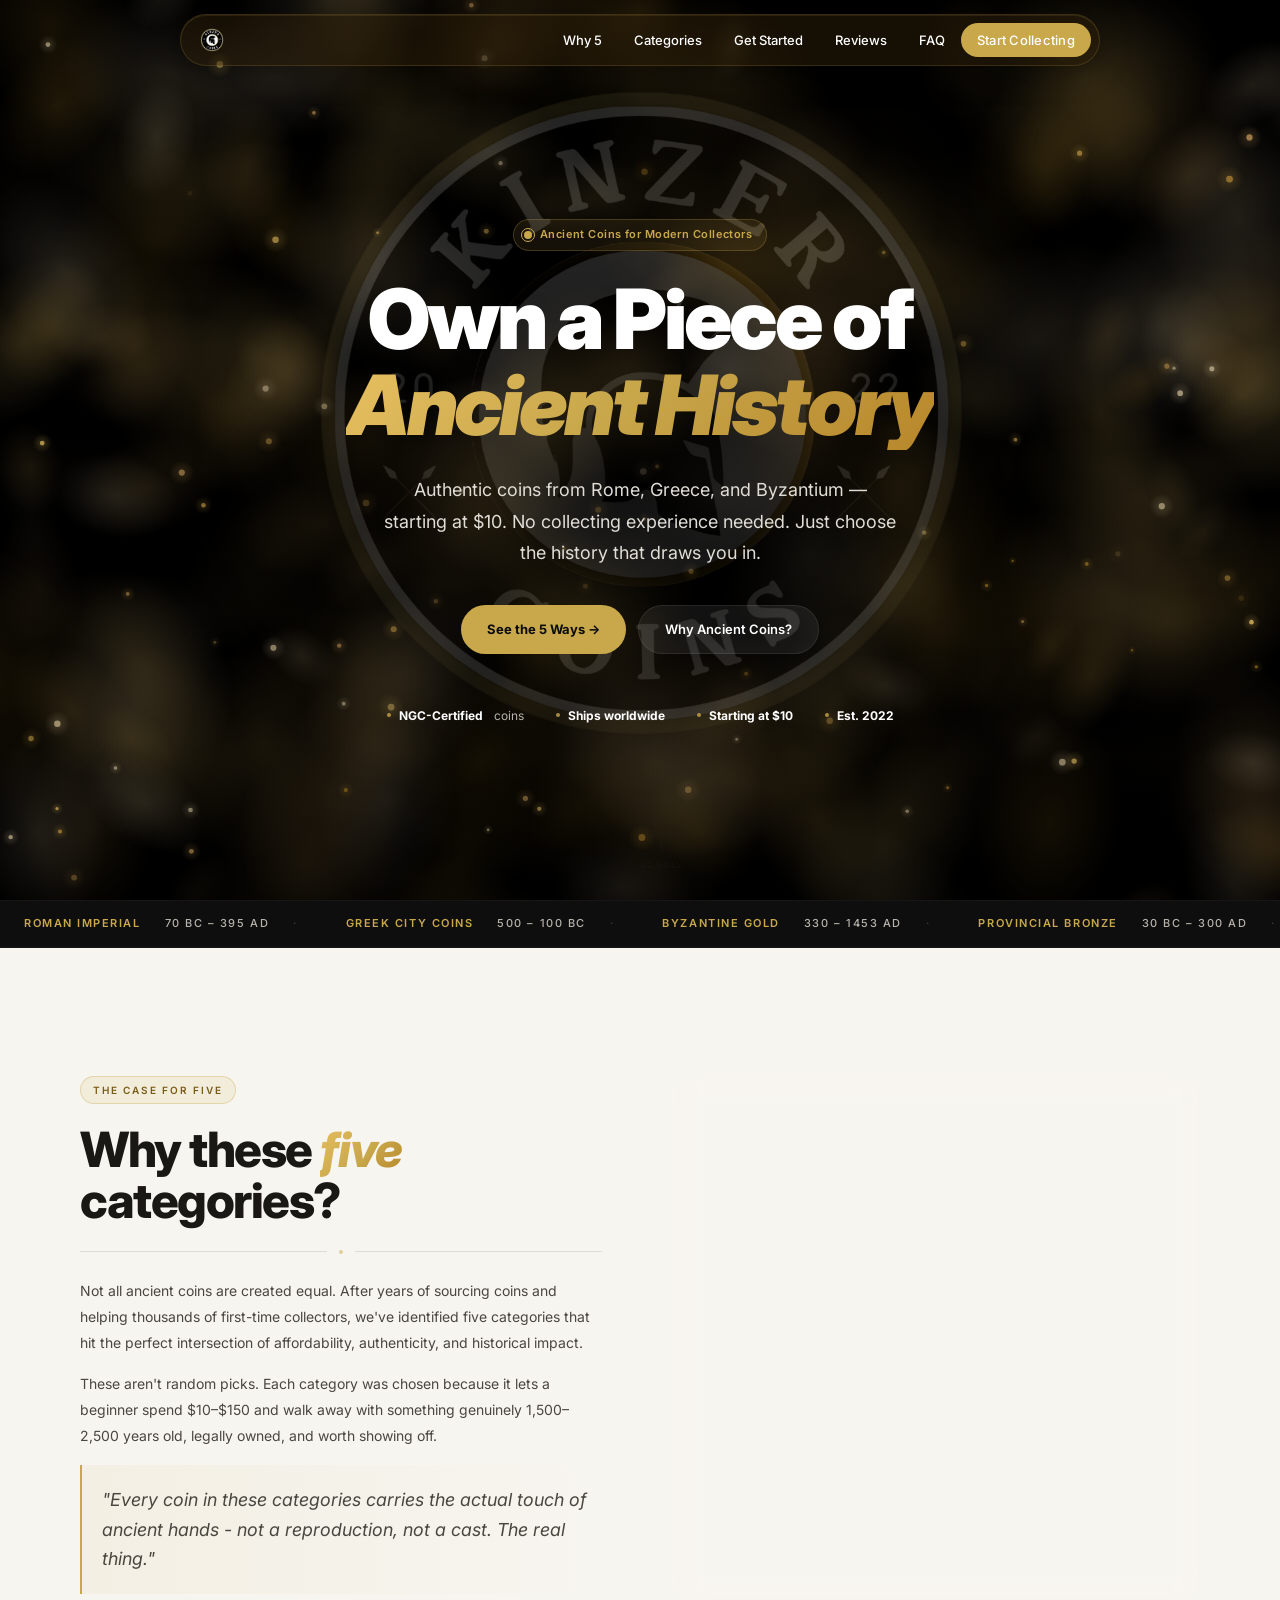
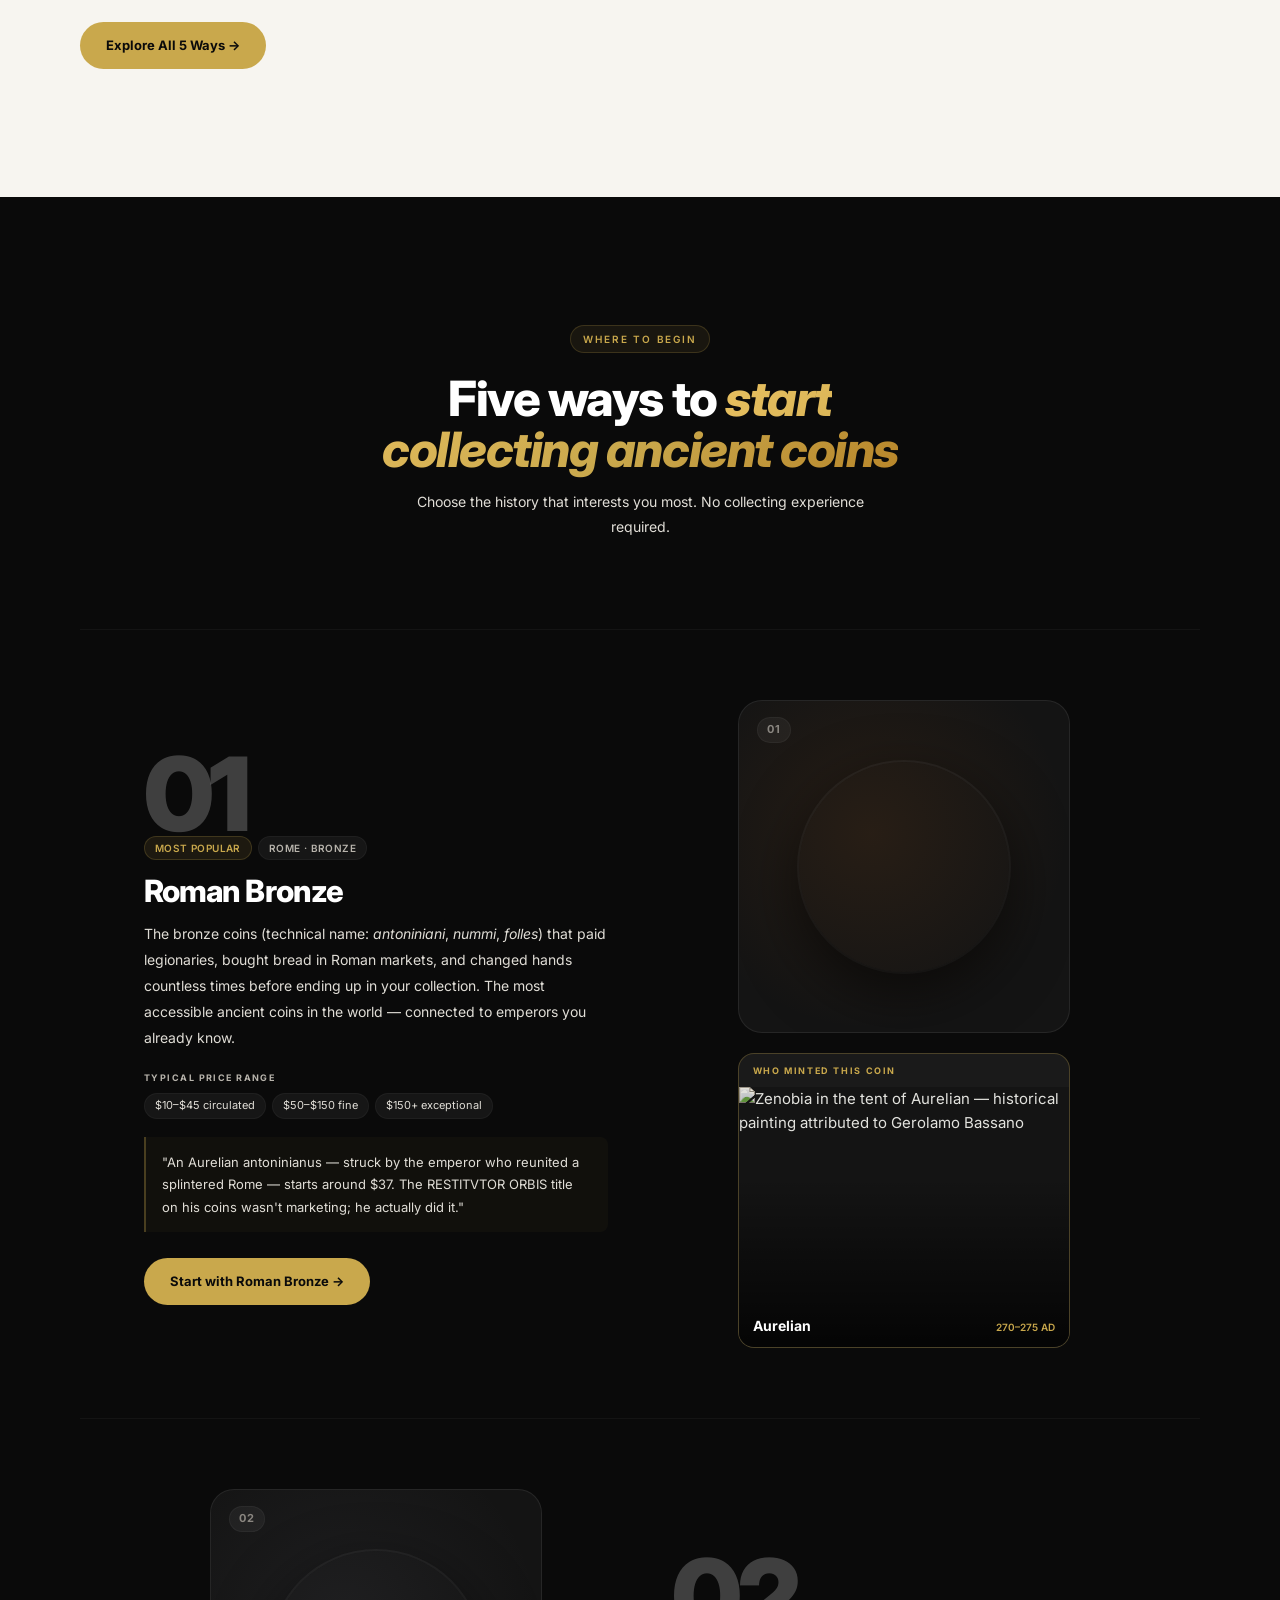
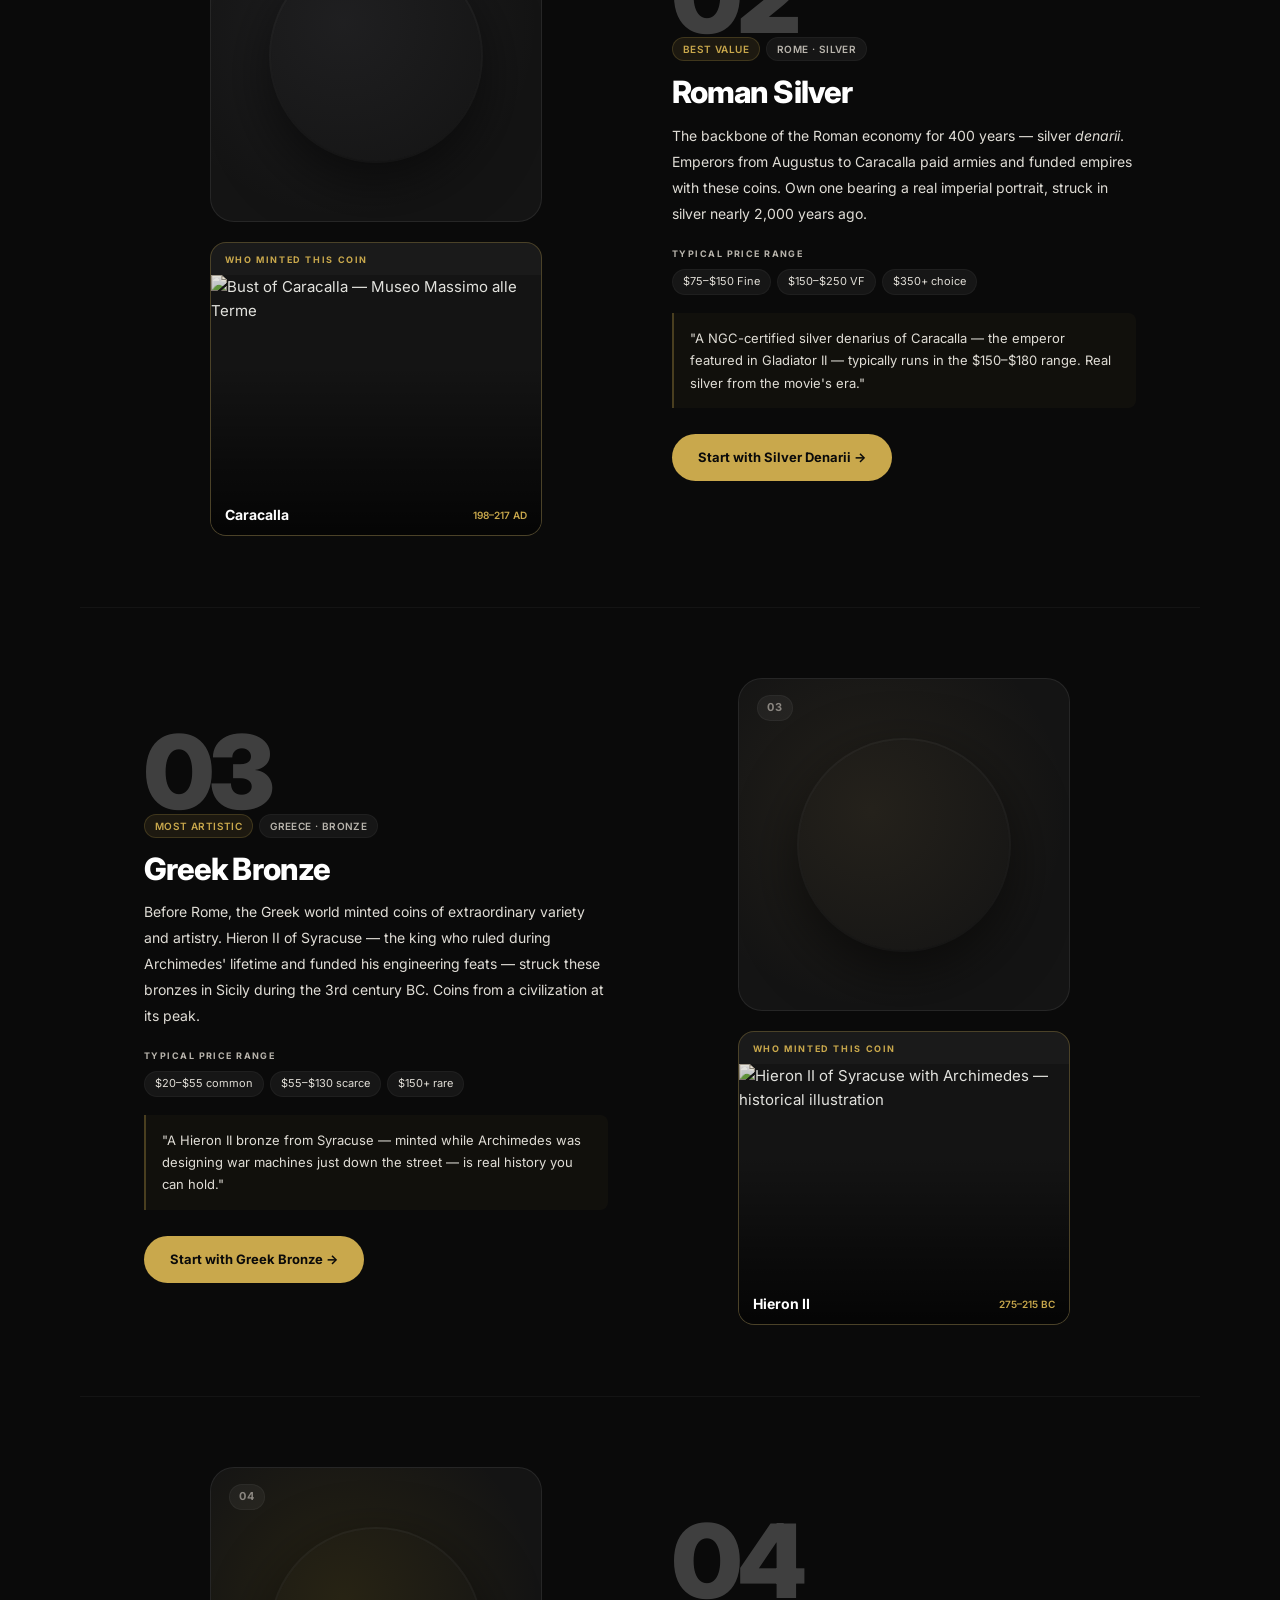
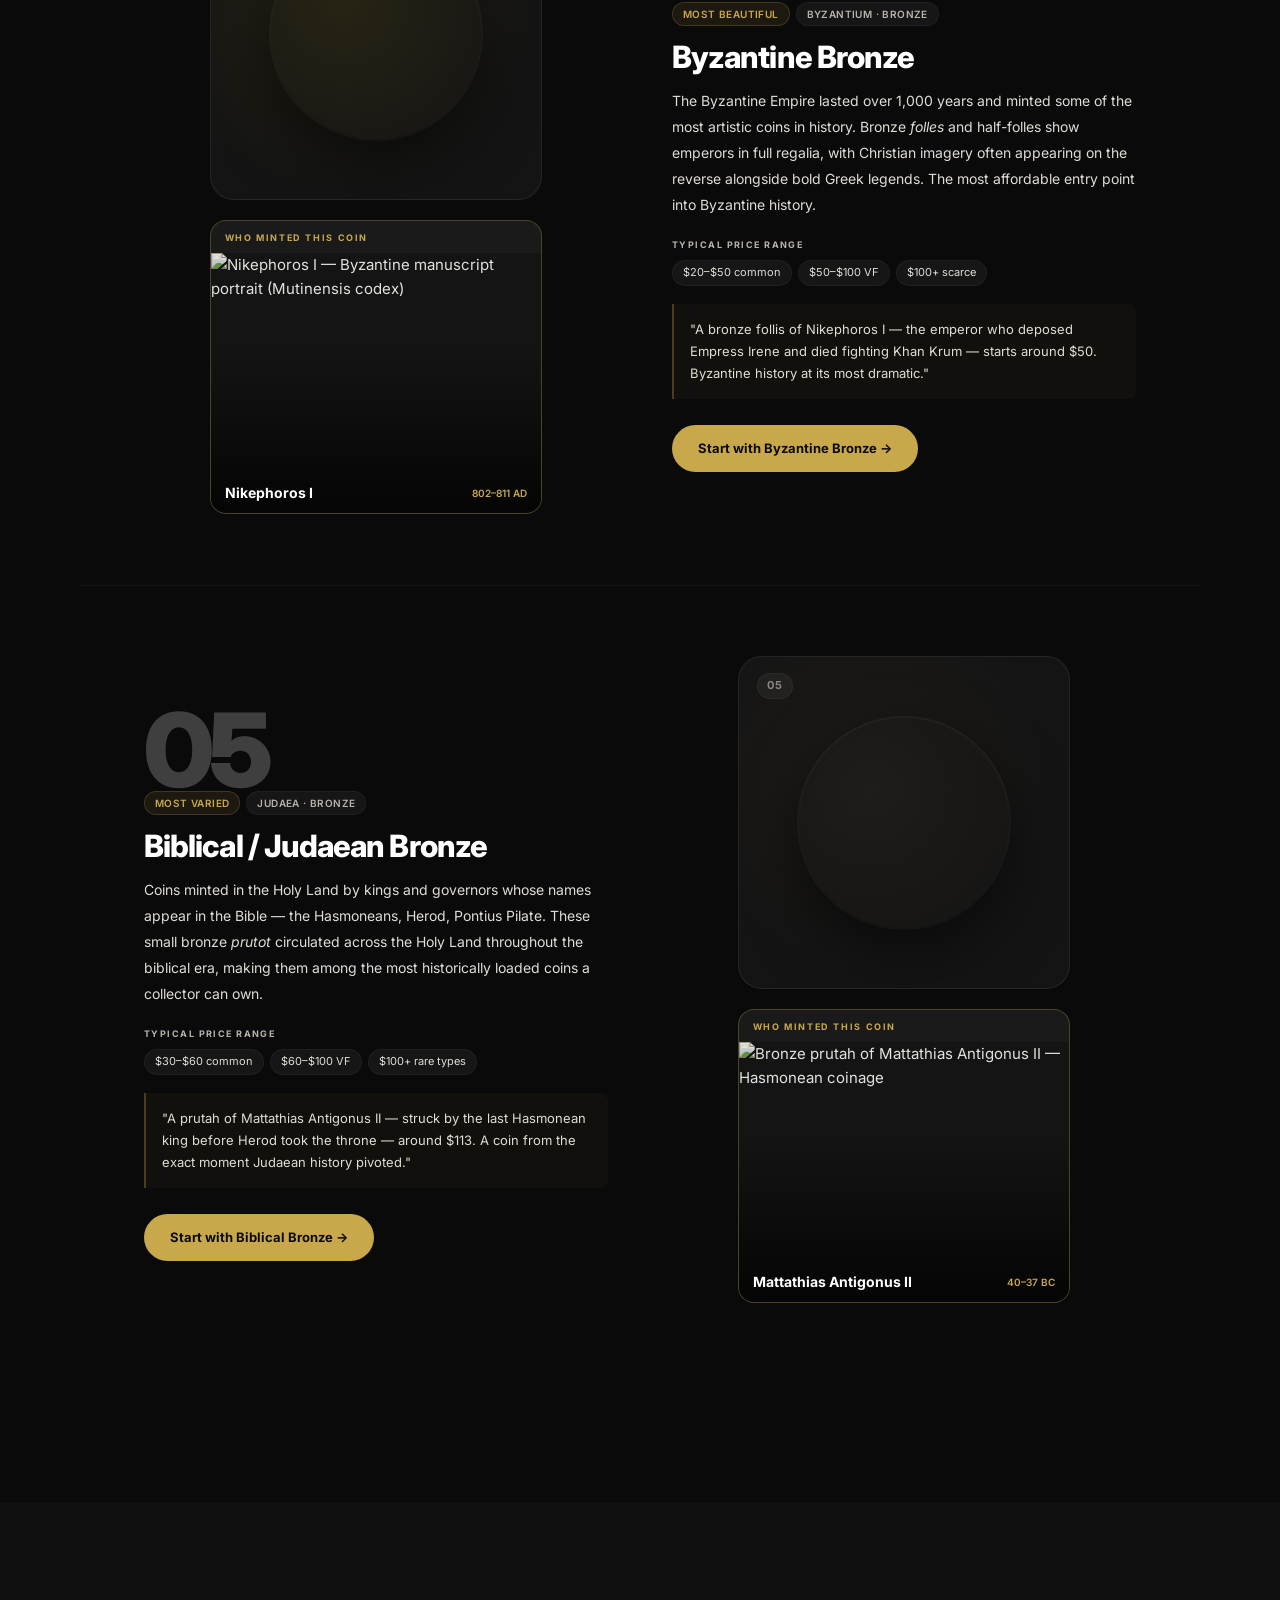
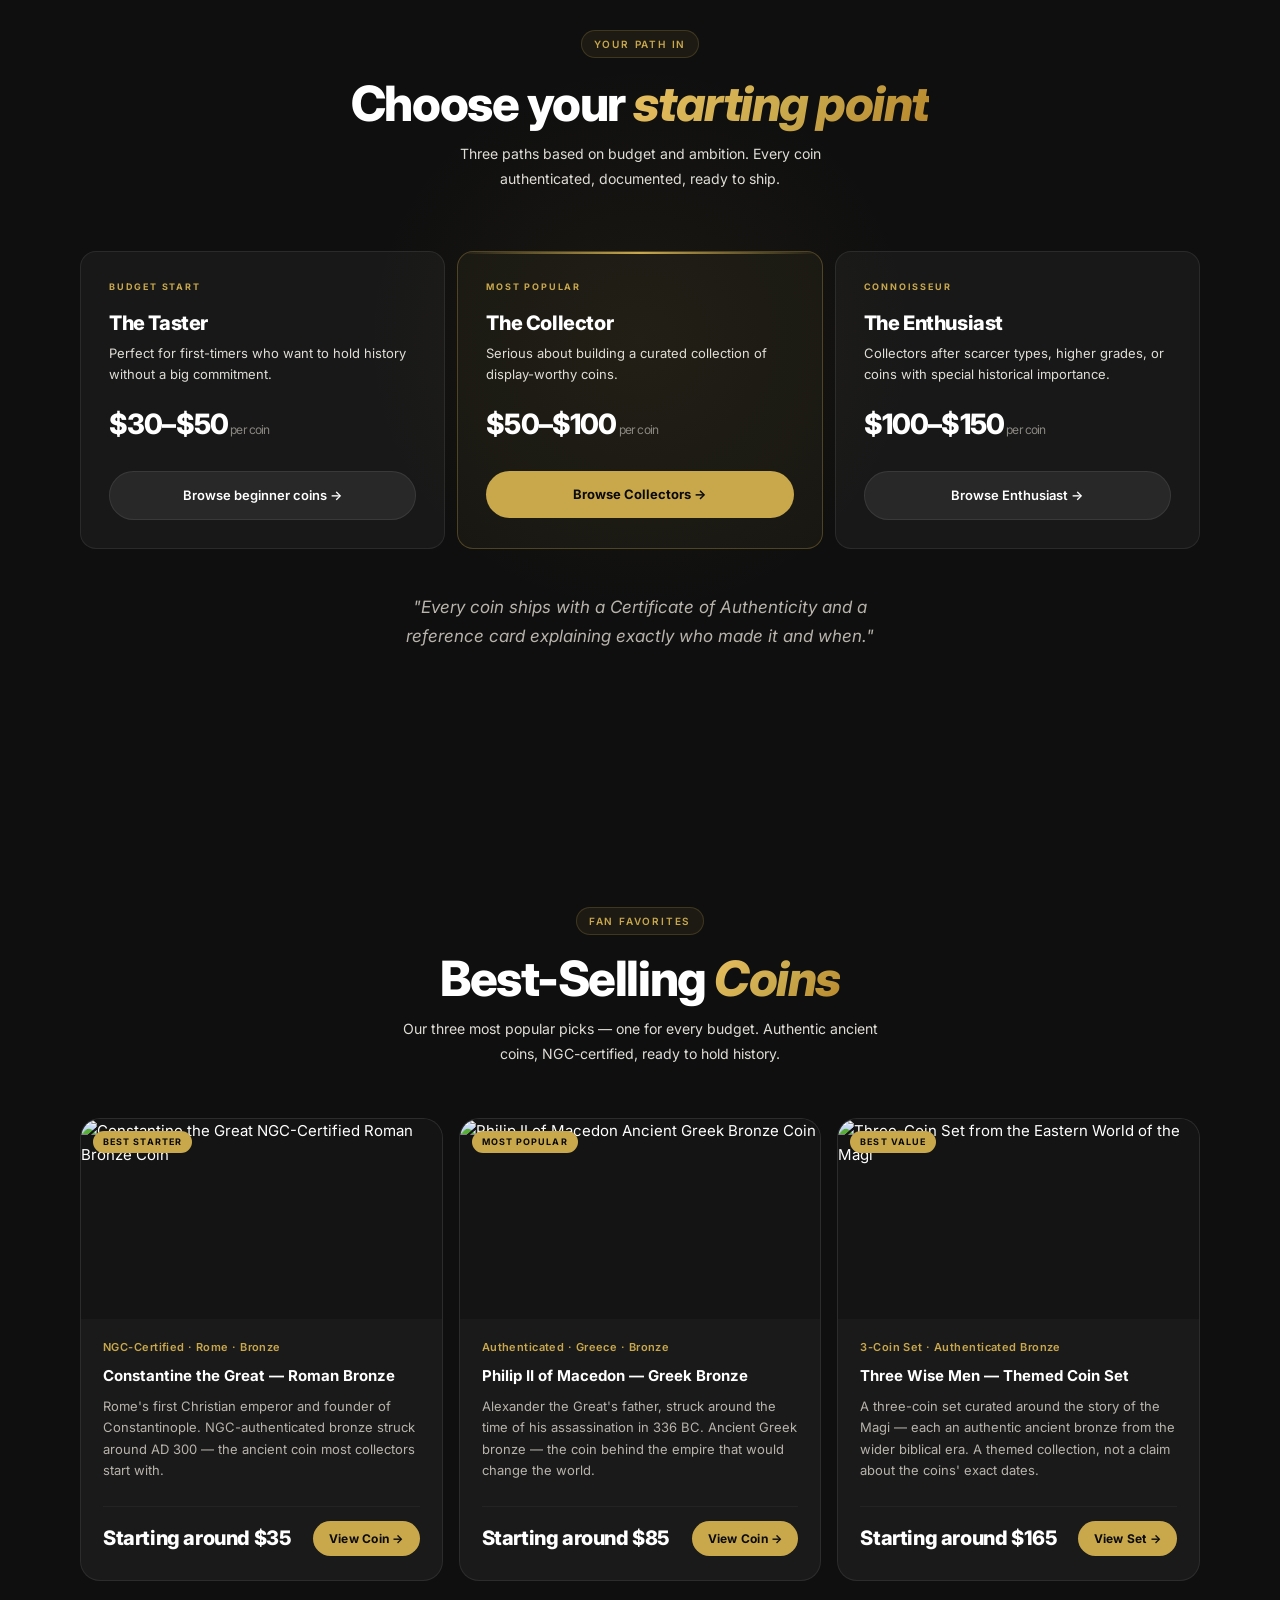
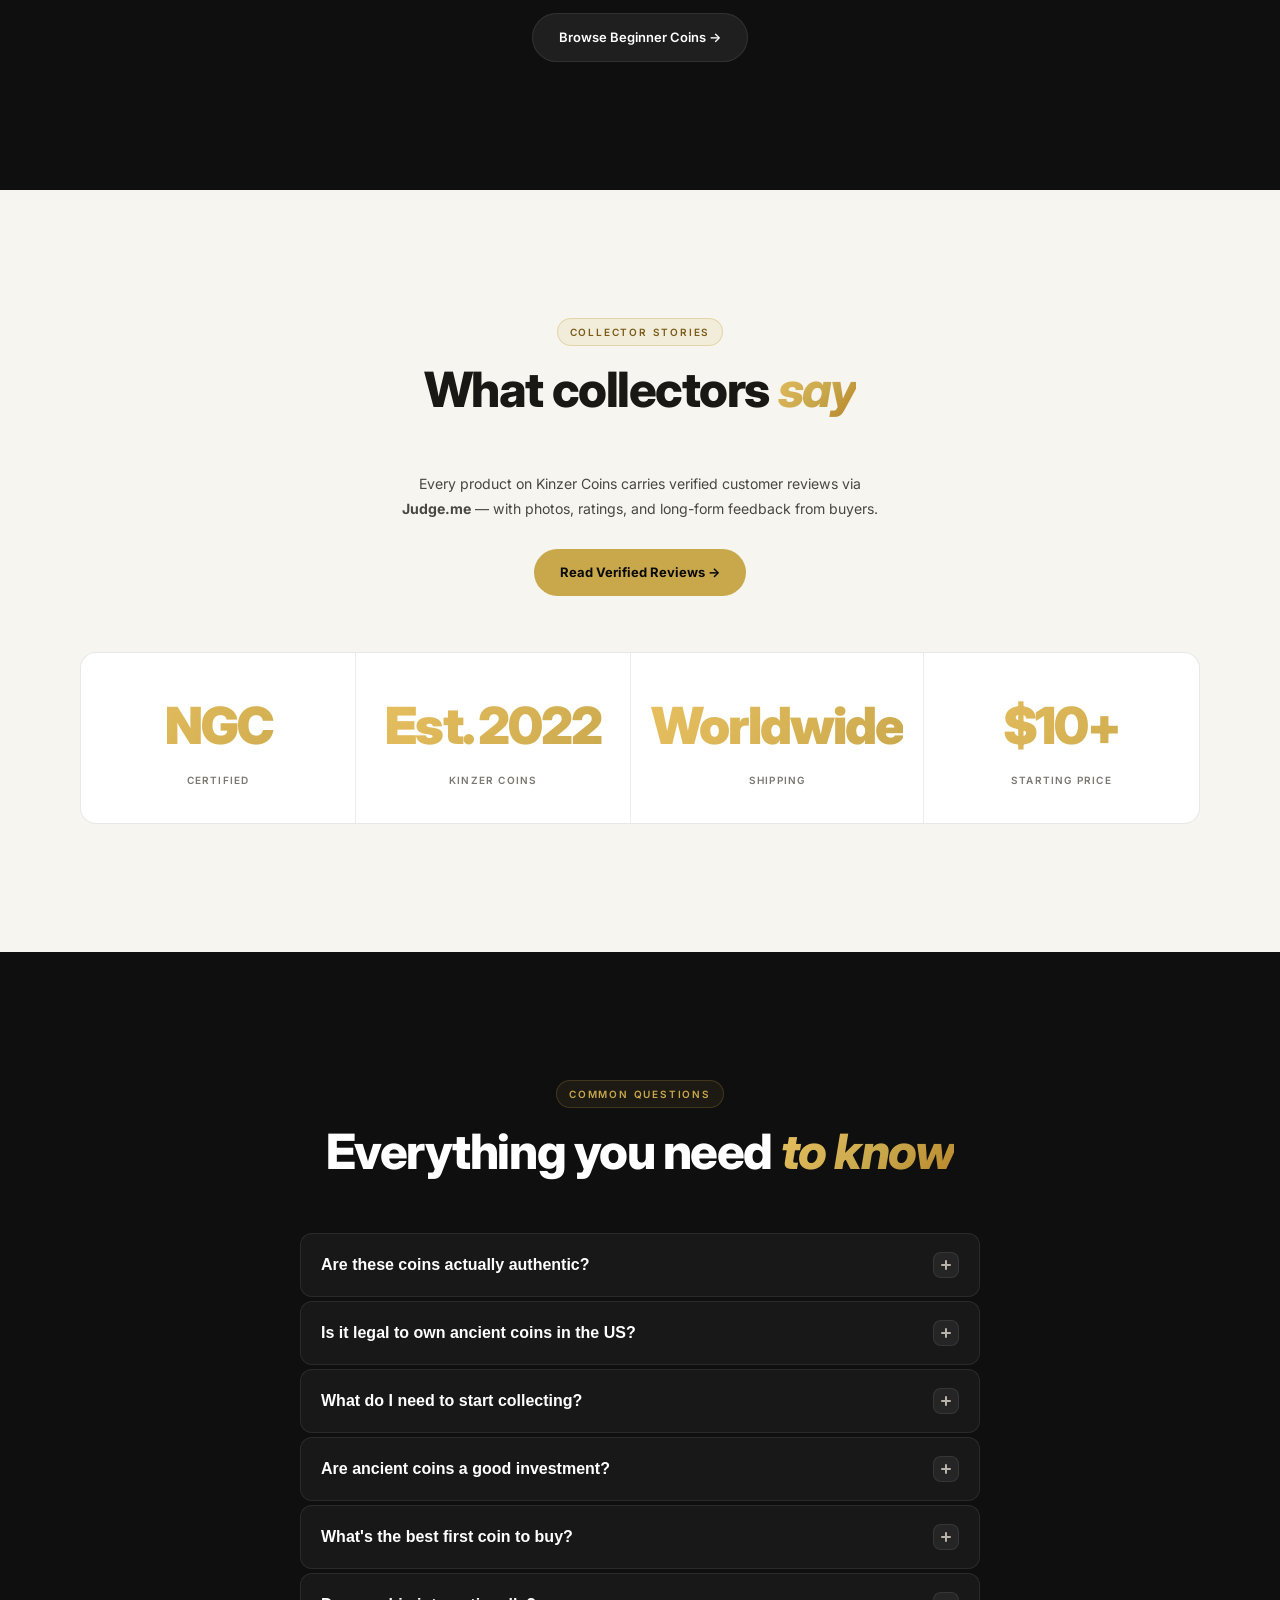
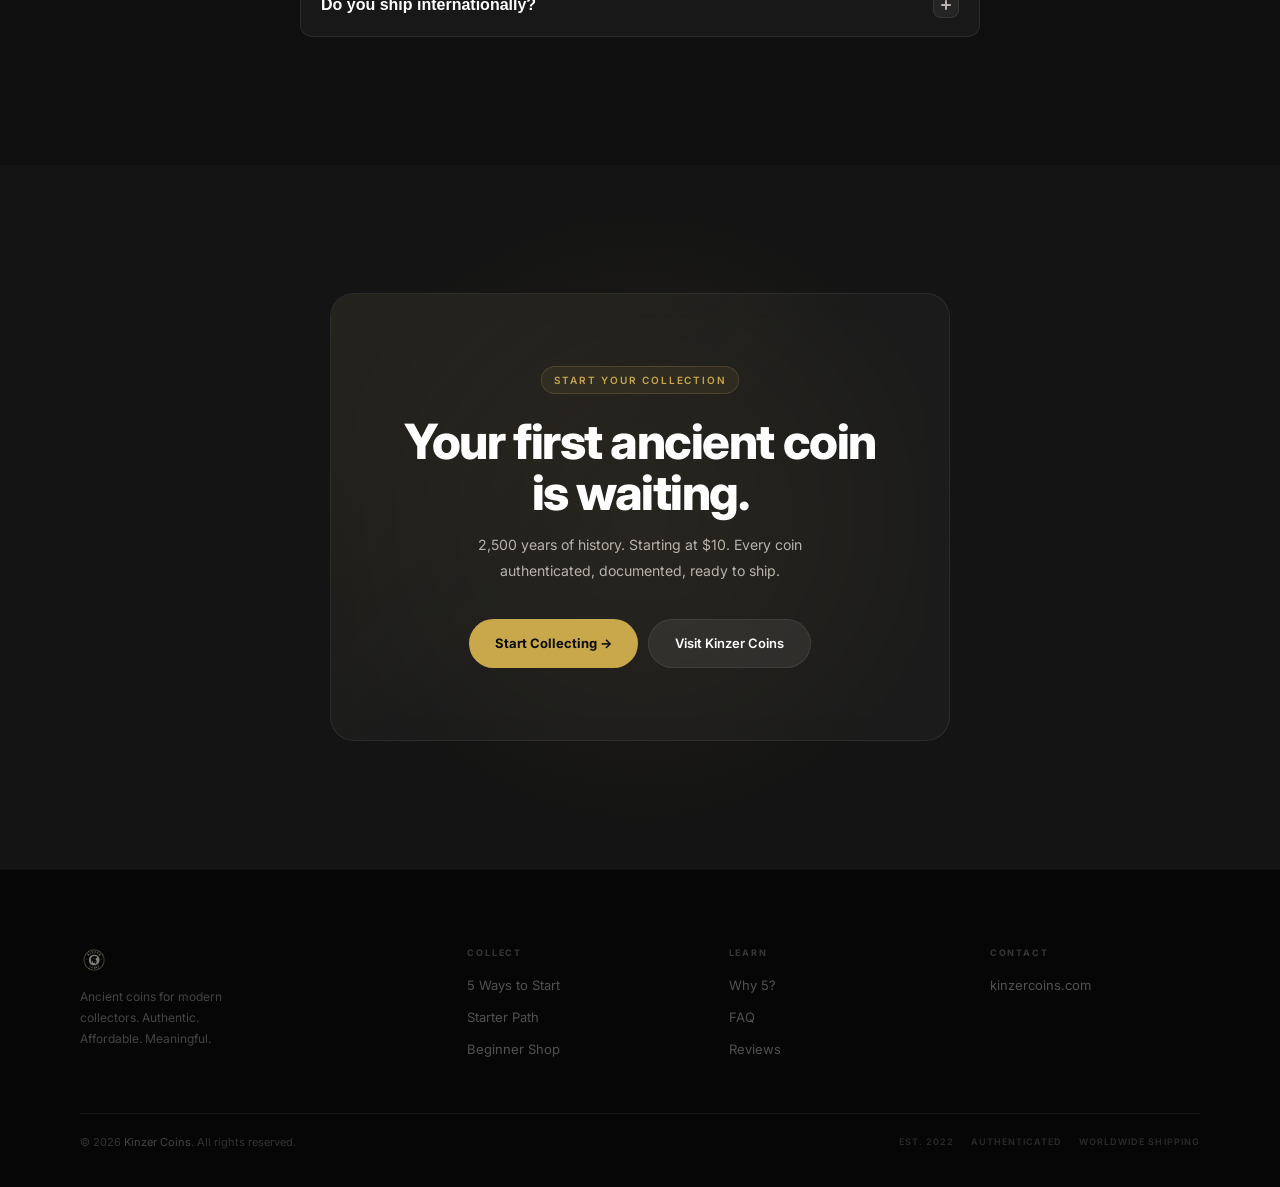
==== commit 4bf51992: "Align every kinzercoins.com link to canonical live URLs Audit findings from the deployed pages, fixe" ====
--- a/categories.html
+++ b/categories.html
@@ -1019,7 +1019,7 @@
       <p class="stext" style="text-align:center;margin:12px auto 0;max-width:420px;">Three paths based on budget and ambition. Every coin authenticated, documented, ready to ship.</p>
     </div>
     <div class="sgrid">
-      <div class="scard rv rv-d1"><div class="sbdg">Budget Start</div><h3>The Taster</h3><p class="sfor">Perfect for first-timers who want to hold history without a big commitment.</p><div class="sprc">$10–$45<span> per coin</span></div><a href="https://kinzercoins.com/products/rome-worlds-greatest-empire" target="_blank" rel="noopener" class="btn bo">Start with $10 →</a></div>
+      <div class="scard rv rv-d1"><div class="sbdg">Budget Start</div><h3>The Taster</h3><p class="sfor">Perfect for first-timers who want to hold history without a big commitment.</p><div class="sprc">$30–$50<span> per coin</span></div><a href="https://kinzercoins.com/collections/im-new-to-ancient-coins" target="_blank" rel="noopener" class="btn bo">Browse beginner coins →</a></div>
       <div class="scard ft rv rv-d2"><div class="sbdg">Most Popular</div><h3>The Collector</h3><p class="sfor">Serious about building a curated collection of display-worthy coins.</p><div class="sprc">$50–$100<span> per coin</span></div><a href="https://kinzercoins.com/collections/im-new-to-ancient-coins" target="_blank" rel="noopener" class="btn bk">Browse Collectors →</a></div>
       <div class="scard rv rv-d3"><div class="sbdg">Connoisseur</div><h3>The Enthusiast</h3><p class="sfor">Collectors after scarcer types, higher grades, or coins with special historical importance.</p><div class="sprc">$100–$150<span> per coin</span></div><a href="https://kinzercoins.com/collections/im-new-to-ancient-coins" target="_blank" rel="noopener" class="btn bo">Browse Enthusiast →</a></div>
     </div>
@@ -1064,7 +1064,7 @@
           <p class="spcard-desc">Alexander the Great's father, struck around the time of his assassination in 336 BC. Ancient Greek bronze — the coin behind the empire that would change the world.</p>
           <div class="spcard-footer">
             <div class="spcard-price">Starting around $85</div>
-            <a href="https://kinzercoins.com/products/the-assassination-of-philip-ii-of-macedon" target="_blank" rel="noopener" class="spcard-cta">View Coin →</a>
+            <a href="https://kinzercoins.com/products/philip-ii-macedon-bronze-359-336-bc" target="_blank" rel="noopener" class="spcard-cta">View Coin →</a>
           </div>
         </div>
       </div>
@@ -1080,7 +1080,7 @@
           <p class="spcard-desc">A three-coin set curated around the story of the Magi — each an authentic ancient bronze from the wider biblical era. A themed collection, not a claim about the coins' exact dates.</p>
           <div class="spcard-footer">
             <div class="spcard-price">Starting around $165</div>
-            <a href="https://kinzercoins.com/products/three-wise-men-coin-set-authentic-2000-year-old-coins-from-the-time-of-jesus" target="_blank" rel="noopener" class="spcard-cta">View Set →</a>
+            <a href="https://kinzercoins.com/products/eastern-world-of-the-magi-three-ancient-coins" target="_blank" rel="noopener" class="spcard-cta">View Set →</a>
           </div>
         </div>
       </div>
